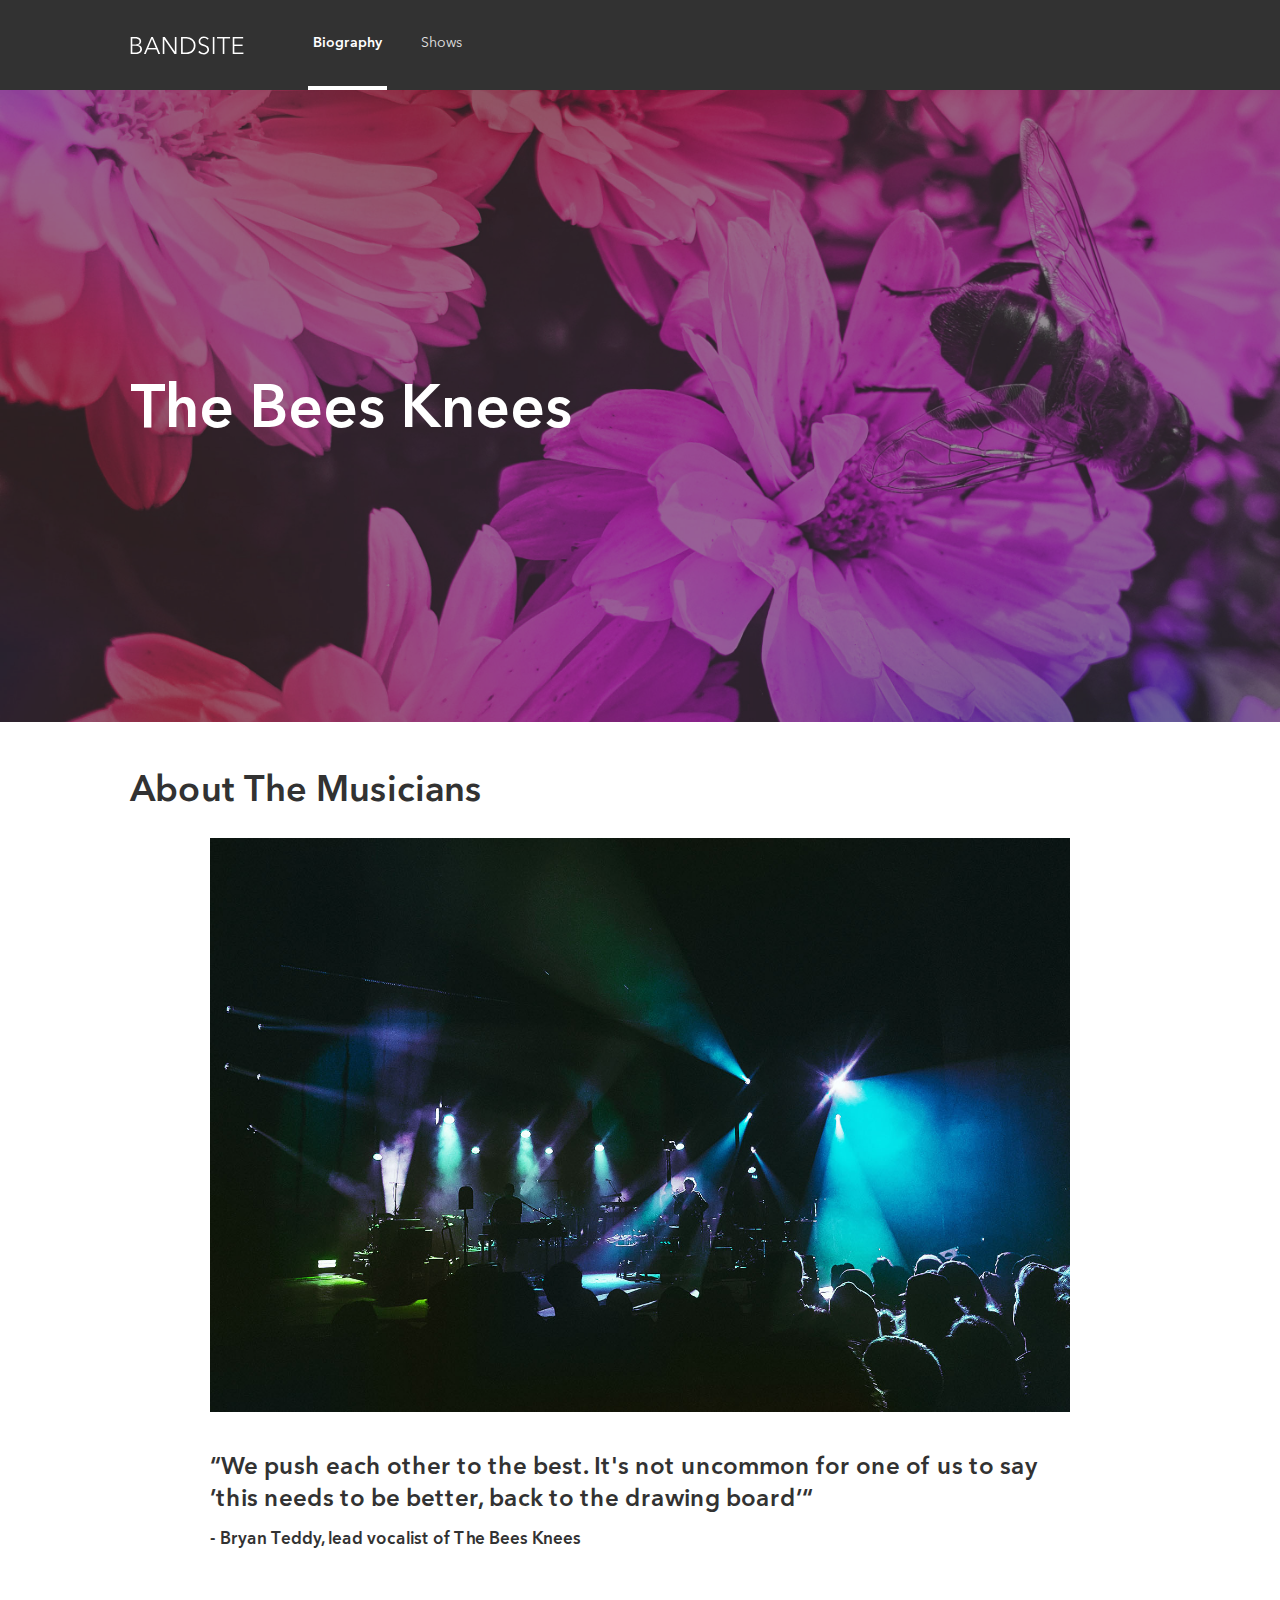
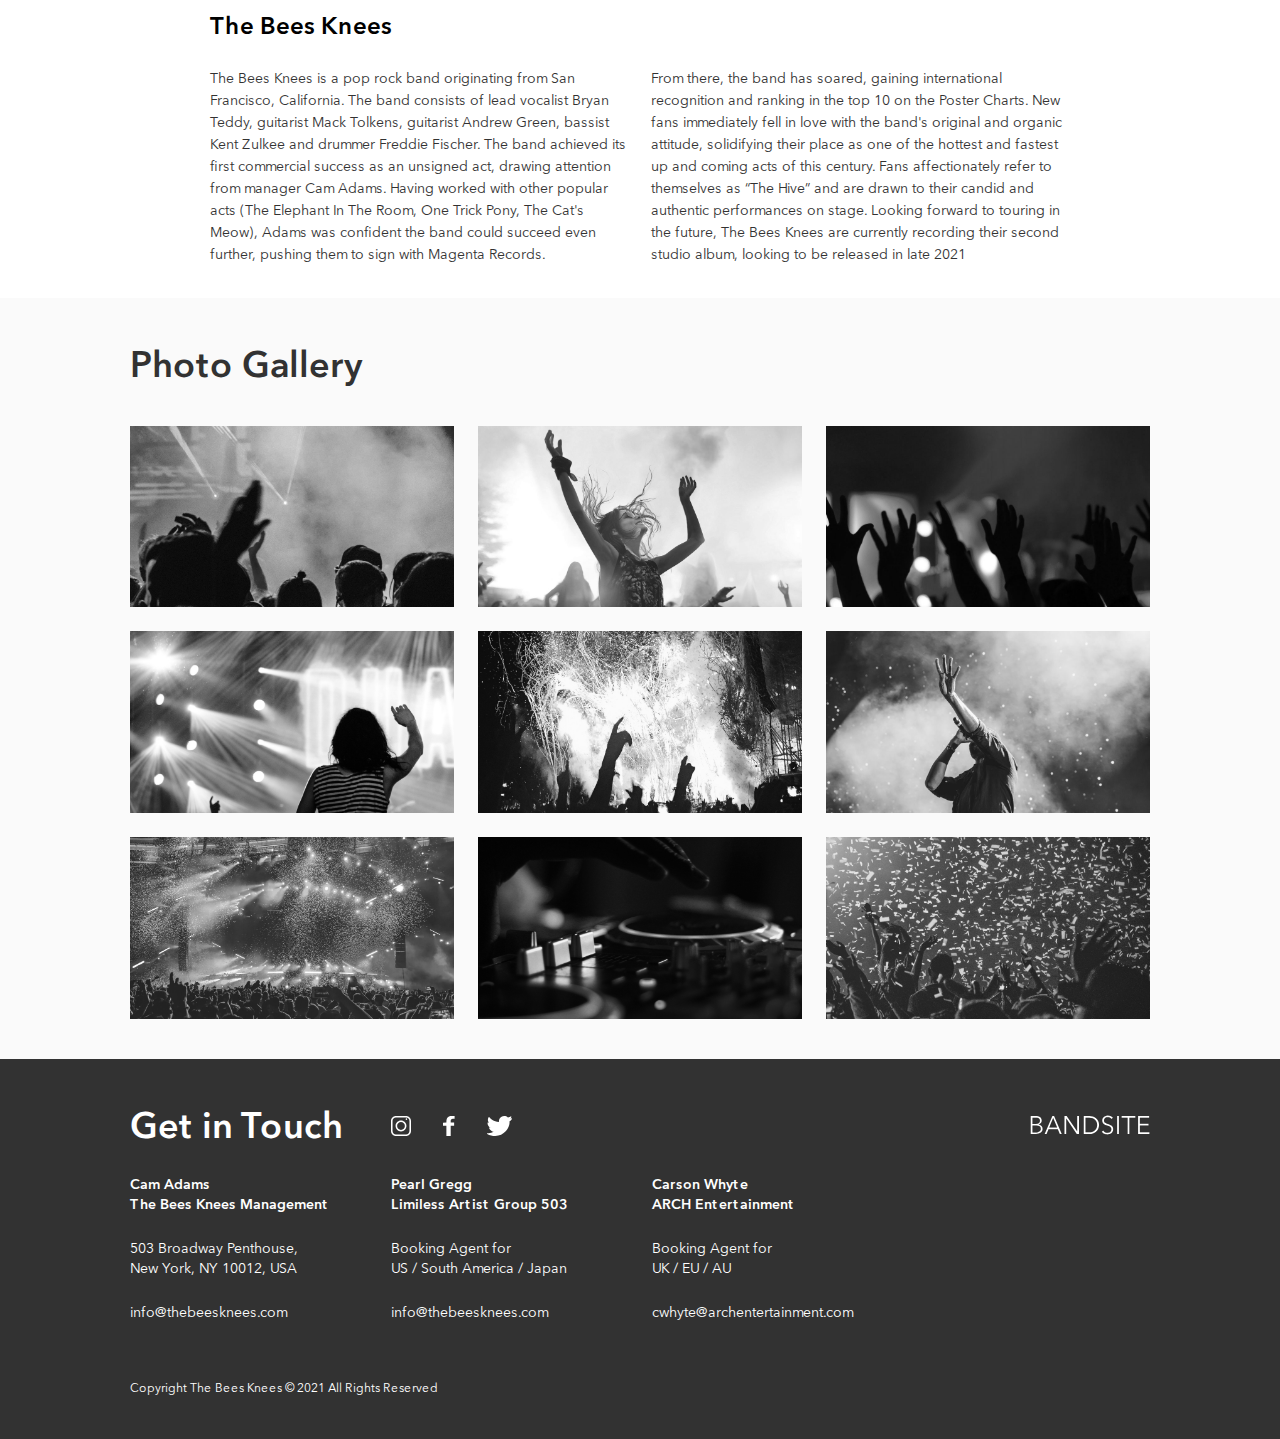
==== index.html @ 195bf892 "Made some minor changes to the project" ====
<!DOCTYPE html>
<html lang="en">
  <head>
    <link
      href="./assets/icons/favicon.svg"
      rel="shortcut icon"
      type="image/svg"
    />
    <link href="./styles/bio.css" rel="stylesheet" />
    <meta charset="UTF-8" />
    <meta content="initial-scale=1.0, width=device-width" name="viewport" />
    <title>Home - BandSite</title>
  </head>
  <body>
    <!-- Header -->
    <header class="header">
      <div class="container header__container">
        <!-- Header > Logo -->
        <h1>
          <span class="hidden-text">BandSite</span>
          <a href="./index.html"
            ><img
              alt="BandSite"
              class="header__logo"
              src="./assets/logos/bandsite.svg"
          /></a>
        </h1>
        <!-- Header > Nav -->
        <nav>
          <ul class="header__nav-list">
            <li class="header__nav-item">
              <a class="header__nav-link header__nav-link--active" href="#"
                >Biography</a
              >
            </li>
            <li class="header__nav-item">
              <a class="header__nav-link" href="#">Shows</a>
            </li>
          </ul>
        </nav>
      </div>
    </header>
    <!-- Main -->
    <main>
      <!-- Main > Hero -->
      <section class="hero">
        <div class="container">
          <!-- Main > Hero > Heading -->
          <h2 class="hero__heading">The Bees Knees</h2>
        </div>
      </section>
      <!-- Main > About -->
      <section class="about">
        <div class="container">
          <!-- Main > About > Heading -->
          <h2 class="about__heading">About The Musicians</h2>
          <div class="about__content">
            <!-- Main > About > Image -->
            <img alt="Hero Bio" src="./assets/images/band.jpg" />
            <!-- Main > About > Quote -->
            <blockquote class="about__quote">
              <p>
                “We push each other to the best. It's not uncommon for one
                <!-- <br class="about__quote-linebreak" /> -->
                of us to say ’this needs to be better, back to the drawing
                board’“
              </p>
              <footer class="about__quote-footer">
                - Bryan Teddy, lead vocalist of The Bees Knees
              </footer>
            </blockquote>
            <!-- Main > About > Sub Heading -->
            <h3 class="about__sub-heading">The Bees Knees</h3>
            <div class="about__text-container">
              <!-- Main > About > Paragraph 1 -->
              <p class="about__text-container-text">
                The Bees Knees is a pop rock band originating from San
                Francisco, California. The band consists of lead vocalist Bryan
                Teddy, guitarist Mack Tolkens, guitarist Andrew Green, bassist
                Kent Zulkee and drummer Freddie Fischer. The band achieved its
                first commercial success as an unsigned act, drawing attention
                from manager Cam Adams. Having worked with other popular acts
                (The Elephant In The Room, One Trick Pony, The Cat's Meow),
                Adams was confident the band could succeed even further, pushing
                them to sign with Magenta Records.
              </p>
              <!-- Main > About > Paragraph 2 -->
              <p class="about__text-container-text">
                From there, the band has soared, gaining international
                recognition and ranking in the top 10 on the Poster Charts. New
                fans immediately fell in love with the band's original and
                organic attitude, solidifying their place as one of the hottest
                and fastest up and coming acts of this century. Fans
                affectionately refer to themselves as “The Hive” and are drawn
                to their candid and authentic performances on stage. Looking
                forward to touring in the future, The Bees Knees are currently
                recording their second studio album, looking to be released in
                late 2021
              </p>
            </div>
          </div>
        </div>
      </section>
      <!-- Main > Gallery -->
      <section class="gallery">
        <div class="container">
          <!-- Main > Gallery > Heading -->
          <h2 class="gallery__heading">Photo Gallery</h2>
          <!-- Main > Gallery > Image List -->
          <ul class="gallery__image-list">
            <li class="gallery__image-list-item">
              <img
                alt="Photo Gallery 1"
                src="./assets/images/photo-gallery-1.jpg"
              />
            </li>
            <li class="gallery__image-list-item">
              <img
                alt="Photo Gallery 2"
                src="./assets/images/photo-gallery-2.jpg"
              />
            </li>
            <li class="gallery__image-list-item">
              <img
                alt="Photo Gallery 3"
                src="./assets/images/photo-gallery-3.jpg"
              />
            </li>
            <li class="gallery__image-list-item">
              <img
                alt="Photo Gallery 4"
                src="./assets/images/photo-gallery-4.jpg"
              />
            </li>
            <li class="gallery__image-list-item">
              <img
                alt="Photo Gallery 5"
                src="./assets/images/photo-gallery-5.jpg"
              />
            </li>
            <li class="gallery__image-list-item">
              <img
                alt="Photo Gallery 6"
                src="./assets/images/photo-gallery-6.jpg"
              />
            </li>
            <li class="gallery__image-list-item">
              <img
                alt="Photo Gallery 7"
                src="./assets/images/photo-gallery-7.jpg"
              />
            </li>
            <li class="gallery__image-list-item">
              <img
                alt="Photo Gallery 8"
                src="./assets/images/photo-gallery-8.jpg"
              />
            </li>
            <li class="gallery__image-list-item">
              <img
                alt="Photo Gallery 9"
                src="./assets/images/photo-gallery-9.jpg"
              />
            </li>
          </ul>
          <div class="gallery__modal" id="gallery__modal">
            <img
              alt=""
              class="gallery__modal-image"
              id="gallery__modal-image"
              src=""
            />
            <button class="gallery__modal-close" id="gallery__modal-close">
              &#10006;
            </button>
          </div>
        </div>
      </section>
    </main>
    <!-- Footer -->
    <footer class="footer">
      <div class="container">
        <!-- Footer > Row 1 -->
        <div class="footer__row">
          <!-- Footer > Row 1 > Heading -->
          <h2 class="footer__heading footer__row-item">Get in Touch</h2>
          <!-- Footer > Row 1 > Icons -->
          <ul class="footer__icons footer__row-item">
            <li>
              <a href="https:www.instagram.com" target="_blank"
                ><img
                  alt="Instagram"
                  class="footer__icons-icon"
                  src="./assets/icons/instagram.svg"
              /></a>
            </li>
            <li>
              <a href="https:www.facebook.com" target="_blank"
                ><img
                  alt="Instagram"
                  class="footer__icons-icon"
                  src="./assets/icons/facebook.svg"
              /></a>
            </li>
            <li>
              <a href="https:www.twitter.com" target="_blank"
                ><img
                  alt="Instagram"
                  class="footer__icons-icon"
                  src="./assets/icons/twitter.svg"
              /></a>
            </li>
          </ul>
          <!-- Footer > Row 1 > Logo -->
          <h2 class="footer__logo-top footer__row-item">
            <span class="hidden-text">BandSite</span>
            <a href="./index.html"
              ><img
                alt="BandSite"
                class="footer__logo"
                src="./assets/logos/bandsite.svg"
            /></a>
          </h2>
        </div>
        <!-- Footer > Row 2 -->
        <div class="footer__row footer__row--address">
          <!-- Footer > Row 2 > Address 1 -->
          <address class="footer__address footer__row-item">
            <div class="footer__address-name">
              Cam Adams
              <br />
              The Bees Knees Management
            </div>
            <div>
              503 Broadway Penthouse,
              <br />
              New York, NY 10012, USA
            </div>
            <a class="footer__address-email" href="mailto:info@thebeesknees.com"
              >info@thebeesknees.com</a
            >
          </address>
          <!-- Footer > Row 2 > Address 2 -->
          <address class="footer__address footer__row-item">
            <div class="footer__address-name">
              Pearl Gregg
              <br />
              Limiless Artist Group 503
            </div>
            <div>
              Booking Agent for
              <br />
              US / South America / Japan
            </div>
            <a class="footer__address-email" href="mailto:info@thebeesknees.com"
              >info@thebeesknees.com</a
            >
          </address>
          <!-- Footer > Row 2 > Address 3 -->
          <address class="footer__address footer__row-item">
            <div class="footer__address-name">
              Carson Whyte
              <br />
              ARCH Entertainment
            </div>
            <div>
              Booking Agent for
              <br />
              UK / EU / AU
            </div>
            <a
              class="footer__address-email"
              href="mailto:cwhyte@archentertainment.com"
              >cwhyte@archentertainment.com</a
            >
          </address>
        </div>
        <!-- Footer > Logo -->
        <h2 class="footer__logo-bottom">
          <span class="hidden-text">BandSite</span>
          <a href="./index.html"
            ><img
              alt="BandSite"
              class="footer__logo"
              src="./assets/logos/bandsite.svg"
          /></a>
        </h2>
        <!-- Footer > Copyright Text -->
        <p class="footer__text">
          Copyright The Bees Knees &copy; 2021 All Rights Reserved
        </p>
      </div>
    </footer>

    <!-- Gallery Modal JavaScript -->
    <script>
      const galleryImageListItemImages = document.querySelectorAll(
        ".gallery__image-list-item img"
      );
      const galleryModal = document.querySelector("#gallery__modal");
      const galleryModalImage = document.querySelector("#gallery__modal-image");
      const galleryModalClose = document.querySelector("#gallery__modal-close");

      // Add Click Event Listener to Gallery Images
      galleryImageListItemImages.forEach((img) => {
        img.addEventListener("click", () => {
          previewImage(img);
        });
      });

      // Add Click Event Listener to Modal Close Button
      galleryModalClose.addEventListener("click", () => {
        closeModal();
      });

      // Preview Image Function
      function previewImage(img) {
        galleryModalImage.alt = img.alt;
        galleryModalImage.src = img.src.replace(`${location.origin}/`, "");

        galleryModal.classList.add("gallery__modal--show");
        galleryModal.classList.remove("gallery__modal--hidden");
        setTimeout(() => {
          document.body.style.overflow = "hidden";
        }, 125);
      }

      // Modal Close Function
      function closeModal() {
        setTimeout(() => {
          galleryModalImage.alt = "";
          galleryModalImage.src = "";
        }, 250);

        galleryModal.classList.remove("gallery__modal--show");
        galleryModal.classList.add("gallery__modal--hidden");
        document.body.style.overflow = "auto";
      }
    </script>
  </body>
</html>
---- styles/bio.css ----
.hover-effect, .footer__icons-icon, .footer__address-email, .logo, .header__logo, .footer__logo {
  transition: 125ms;
}
.hover-effect:hover, .footer__icons-icon:hover, .footer__address-email:hover, .logo:hover, .header__logo:hover, .footer__logo:hover {
  opacity: 75%;
}

.logo, .header__logo, .footer__logo {
  max-height: 1.25rem;
  max-width: 7.5rem;
}
@media (min-width: 48rem) {
  .logo, .header__logo, .footer__logo {
    display: block;
  }
}

* {
  box-sizing: border-box;
}

a {
  color: inherit;
  text-decoration: none;
}

blockquote,
body,
h1,
h2,
p,
ul {
  margin: 0;
}

img {
  vertical-align: bottom;
  width: 100%;
}

ul {
  list-style-type: none;
  padding: 0;
}

@font-face {
  font-family: "Avenir Next LT Pro";
  font-weight: 400;
  src: url("../../../assets/fonts/avenir-next-lt-pro-regular.woff") format("woff"), url("../../../assets/fonts/avenir-next-lt-pro-regular.woff2") format("woff2");
}
@font-face {
  font-family: "Avenir Next LT Pro";
  font-weight: 600;
  src: url("../../../assets/fonts/avenir-next-lt-pro-demi.woff") format("woff"), url("../../../assets/fonts/avenir-next-lt-pro-demi.woff2") format("woff2");
}
@font-face {
  font-family: "Avenir Next LT Pro";
  font-weight: 700;
  src: url("../../../assets/fonts/avenir-next-lt-pro-bold.woff") format("woff"), url("../../../assets/fonts/avenir-next-lt-pro-bold.woff2") format("woff2");
}
body {
  color: #323232;
  font-family: "Avenir Next LT Pro", sans-serif;
}

.page-header, .hero__heading,
.section-header,
.gallery__heading,
.about__heading,
.footer__heading {
  font-size: 1.5rem;
  font-weight: 700;
  line-height: 2rem;
  padding: 1.5rem 0 1rem;
}
@media (min-width: 48rem) {
  .page-header, .hero__heading,
  .section-header,
  .gallery__heading,
  .about__heading,
  .footer__heading {
    padding: 3rem 0 2.25rem;
  }
}

@media (min-width: 48rem) {
  .page-header, .hero__heading {
    font-size: 3.75rem;
    line-height: 4.25rem;
  }
}

@media (min-width: 48rem) {
  .section-header, .gallery__heading, .about__heading, .footer__heading {
    font-size: 2.25rem;
    line-height: 2.75rem;
  }
}

.sub-header, .about__quote, .about__sub-heading {
  font-size: 0.875rem;
  font-weight: 600;
  line-height: 1.375rem;
}
@media (min-width: 48rem) {
  .sub-header, .about__quote, .about__sub-heading {
    font-size: 1.5rem;
    line-height: 2rem;
  }
}

.body-copy, .about__text-container-text, .header__nav-link, body,
.footer-copy,
.footer {
  font-size: 0.8125rem;
  font-weight: 400;
  line-height: 1.125rem;
}
@media (min-width: 48rem) {
  .body-copy, .about__text-container-text, .header__nav-link, body,
  .footer-copy,
  .footer {
    font-size: 0.875rem;
  }
}

@media (min-width: 48rem) {
  .body-copy, .about__text-container-text, .header__nav-link, body {
    line-height: 1.375rem;
  }
}

@media (min-width: 48rem) {
  .footer-copy, .footer {
    line-height: 1.25rem;
  }
}

.label, .footer__text,
.button {
  font-size: 0.625rem;
  font-weight: 700;
  line-height: 1.25rem;
}
@media (min-width: 48rem) {
  .label, .footer__text,
  .button {
    font-size: 0.75rem;
  }
}

.hidden-text {
  display: none;
}

.footer {
  background-color: #323232;
  color: #ffffff;
  padding-bottom: 1rem;
}
@media (min-width: 48rem) {
  .footer {
    padding-bottom: 2.5rem;
  }
}
@media (min-width: 48rem) {
  .footer__row {
    align-items: baseline;
    display: flex;
    justify-content: start;
  }
}
@media (min-width: 48rem) {
  .footer__row-item {
    width: 261px;
  }
}
.footer__row--address {
  display: flex;
  flex-direction: column;
  gap: 1.5rem;
  margin-top: 1.5rem;
}
@media (min-width: 48rem) {
  .footer__row--address {
    flex-direction: row;
    gap: 0;
  }
}
.footer__heading {
  font-weight: 600;
}
@media (min-width: 48rem) {
  .footer__heading {
    padding-bottom: 0;
  }
}
.footer__icons {
  display: flex;
  gap: 2rem;
}
@media (min-width: 48rem) {
  .footer__icons {
    top: -0.5rem;
    position: relative;
  }
}
.footer__address {
  font-style: normal;
  display: flex;
  flex-direction: column;
  gap: 1rem;
}
@media (min-width: 48rem) {
  .footer__address {
    gap: 1.5rem;
  }
}
.footer__address-name {
  font-weight: 600;
}
.footer__address-email {
  display: inline-block;
}
.footer__address-email:hover {
  opacity: 90%;
  text-decoration: underline;
}
.footer__logo {
  display: inline-block;
  margin-top: 4rem;
}
.footer__logo-top {
  display: none;
}
@media (min-width: 48rem) {
  .footer__logo-top {
    display: block;
    flex-grow: 1;
    top: -0.5rem;
    text-align: right;
    position: relative;
  }
}
@media (min-width: 48rem) {
  .footer__logo-bottom {
    display: none;
  }
}
.footer__text {
  font-weight: 400;
  margin-top: 0.5rem;
}
@media (min-width: 48rem) {
  .footer__text {
    margin-top: 3.5rem;
  }
}

.container {
  padding: 0 1rem;
}
@media (min-width: 48rem) {
  .container {
    padding: 0 2.25rem;
  }
}
@media (min-width: 80rem) {
  .container {
    margin: auto;
    max-width: 63.75rem;
    padding: 0;
    width: 63.75rem;
  }
}

.header {
  background-color: #323232;
  color: #e1e1e1;
  text-align: center;
}
@media (min-width: 48rem) {
  .header {
    display: flex;
  }
}
.header__container {
  padding: 0;
}
@media (min-width: 48rem) {
  .header__container {
    align-items: center;
    display: flex;
    gap: 4rem;
    padding: 0 2.25rem;
  }
}
@media (min-width: 80rem) {
  .header__container {
    padding: 0;
  }
}
.header__logo {
  box-sizing: content-box;
  margin: 1rem 0 0.5rem;
}
@media (min-width: 48rem) {
  .header__logo {
    margin: 0;
  }
}
.header__nav-list {
  display: flex;
}
@media (min-width: 48rem) {
  .header__nav-list {
    gap: 3.5rem;
  }
}
@media (min-width: 80rem) {
  .header__nav-list {
    gap: 1rem;
  }
}
.header__nav-item {
  flex-grow: 1;
  width: 50%;
}
@media (min-width: 48rem) {
  .header__nav-item {
    width: auto;
    min-width: calc((100vw - 21rem) / 12);
  }
}
.header__nav-link {
  display: block;
  padding: 0.5rem 0;
  transition: 125ms background-color;
}
@media (min-width: 48rem) {
  .header__nav-link {
    padding: 1.5rem 0 1.25rem;
  }
}
@media (min-width: 80rem) {
  .header__nav-link {
    padding: 2rem 0;
  }
}
.header__nav-link--active {
  font-weight: 600;
}
.header__nav-link--active, .header__nav-link:hover {
  border-bottom: #ffffff 0.25rem solid;
  color: #ffffff;
}
.header__nav-link:hover {
  background-color: rgba(175, 175, 175, 0.1);
}

.about {
  padding-bottom: 1rem;
}
@media (min-width: 48rem) {
  .about {
    padding-bottom: 2rem;
  }
}
.about__heading {
  font-weight: 600;
}
@media (min-width: 48rem) {
  .about__heading {
    padding-bottom: 1.5rem;
  }
}
@media (min-width: 48rem) {
  .about__content {
    padding: 0 3.5rem;
  }
}
@media (min-width: 80rem) {
  .about__content {
    padding: 0 5rem;
  }
}
@media (min-width: 80rem) {
  .about__quote {
    padding-top: 1.5rem;
  }
}
.about__quote, .about__quote-footer {
  margin-top: 1rem;
}
.about__quote__line-break {
  display: none;
}
@media (min-width: 80rem) {
  .about__quote__line-break {
    display: auto;
  }
}
.about__quote-footer {
  font-weight: 600;
}
@media (min-width: 48rem) {
  .about__quote-footer {
    font-size: 1.0625rem;
    font-weight: 600;
    margin-top: 0.5rem;
  }
}
.about__sub-heading {
  color: #000000;
  margin-top: 1.5rem;
}
@media (min-width: 48rem) {
  .about__sub-heading {
    margin-top: 3.5rem;
  }
}
.about__text-container {
  display: flex;
  flex-direction: column;
  gap: 1rem;
}
@media (min-width: 48rem) {
  .about__text-container {
    flex-direction: row;
    gap: 1.5rem;
  }
}
@keyframes flyIn {
  from {
    opacity: 0%;
    scale: 0%;
  }
  to {
    opacity: 100%;
    scale: 100%;
  }
}
@keyframes flyOut {
  from {
    display: flex;
    opacity: 100%;
    scale: 100%;
  }
  to {
    display: none;
    opacity: 0%;
    scale: 0%;
  }
}
.gallery {
  background-color: #fafafa;
  padding-bottom: 1rem;
}
@media (min-width: 48rem) {
  .gallery {
    padding-bottom: 2.5rem;
  }
}
.gallery__heading {
  font-weight: 600;
}
.gallery__image-list {
  display: flex;
  flex-wrap: wrap;
  gap: 1rem;
}
@media (min-width: 48rem) {
  .gallery__image-list {
    gap: 1.5rem;
  }
}
.gallery__image-list-item {
  cursor: pointer;
  filter: grayscale(100%);
  transition: 250ms;
}
.gallery__image-list-item:hover {
  filter: grayscale(0%);
}
@media (min-width: 48rem) {
  .gallery__image-list-item {
    width: calc((100% - 3rem) / 3);
  }
}
@media (min-width: 80rem) {
  .gallery__image-list-item:hover {
    scale: 105%;
  }
}
.gallery__modal {
  align-items: center;
  background-color: rgba(0, 0, 0, 0.95);
  display: none;
  height: 100%;
  justify-content: center;
  left: 0;
  top: 0;
  position: fixed;
  width: 100%;
  z-index: 2;
}
.gallery__modal--show {
  animation: 250ms flyIn forwards;
  display: flex;
}
.gallery__modal--hidden {
  animation: 250ms flyOut forwards;
}
.gallery__modal-image {
  height: auto;
  width: 60%;
}
@media (min-width: 80rem) {
  .gallery__modal-image {
    height: 60%;
    width: auto;
  }
}
.gallery__modal-close {
  background-color: transparent;
  border: 0;
  color: #ffffff;
  cursor: pointer;
  font-size: 1.5rem;
  padding: 1rem 1.5rem;
  position: absolute;
  right: 0;
  top: 0;
}

.hero {
  background-image: url("../../../assets/images/hero-bio.jpg");
  background-position: center bottom -0.25rem;
  background-repeat: no-repeat;
  background-size: cover;
  color: #ffffff;
  padding: 4rem 0;
  position: relative;
  z-index: -2;
}
@media (min-width: 48rem) {
  .hero {
    padding: 9rem 0;
  }
}
@media (min-width: 80rem) {
  .hero {
    background-position: center bottom -10.375rem;
    padding: 15rem 0 15rem;
  }
}
.hero::after {
  background-color: rgba(50, 50, 50, 0.5);
  content: "";
  height: 100%;
  position: absolute;
  top: 0;
  width: 100%;
  z-index: -1;
}
.hero__heading {
  font-weight: 600;
}
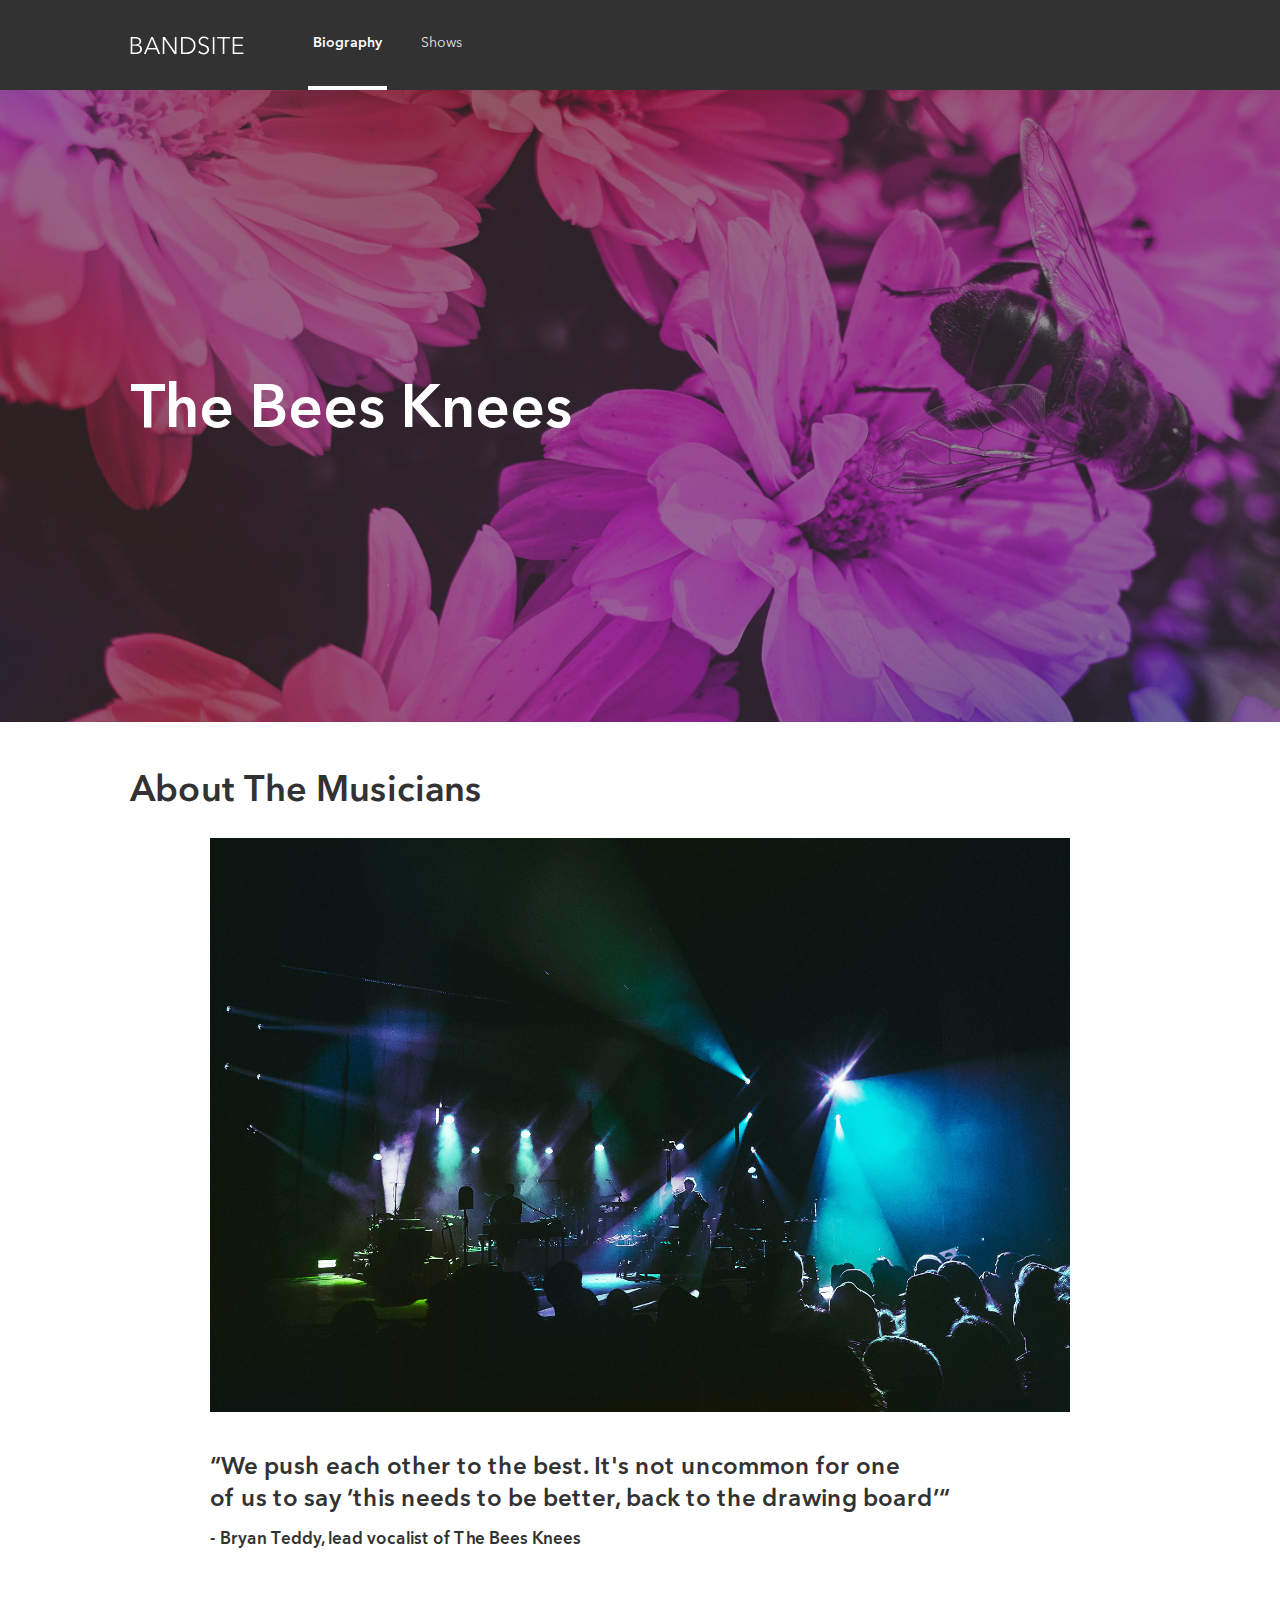
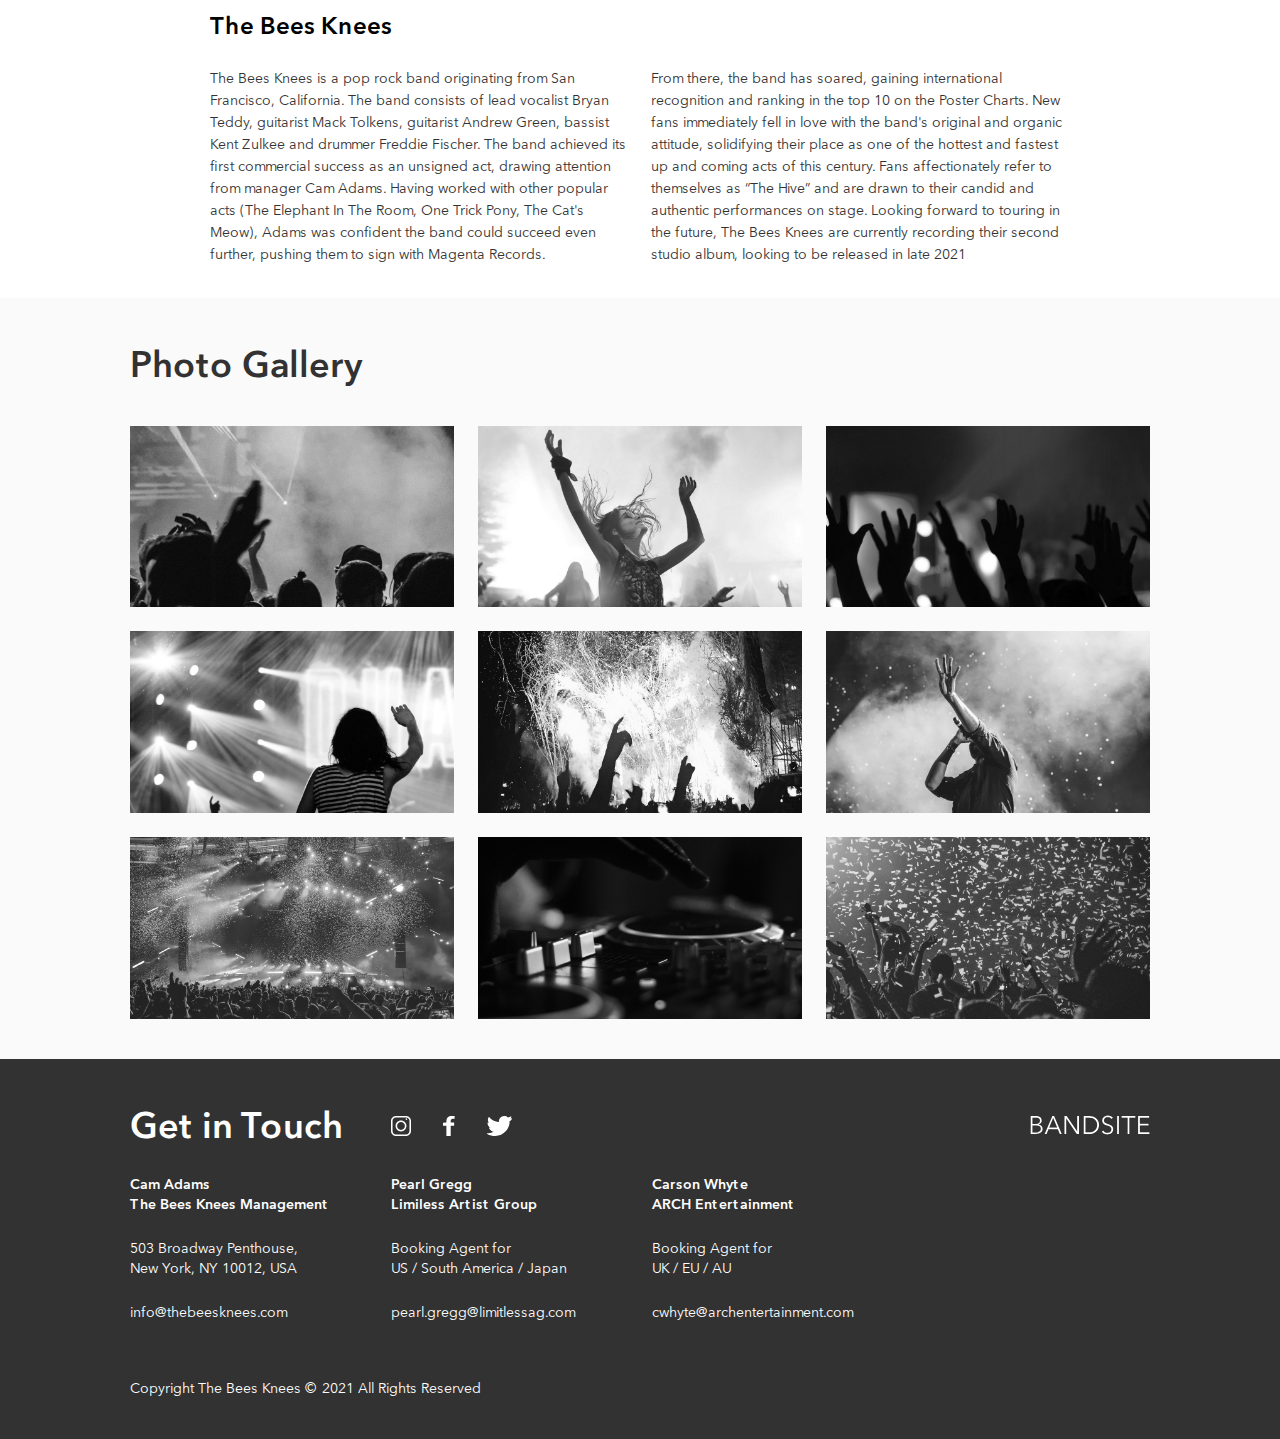
==== commit 2b22439d: "Fixed some text errors and made final changes" ====
--- a/index.html
+++ b/index.html
@@ -61,7 +61,7 @@
             <blockquote class="about__quote">
               <p>
                 “We push each other to the best. It's not uncommon for one
-                <!-- <br class="about__quote-linebreak" /> -->
+                <br class="about__quote-linebreak" />
                 of us to say ’this needs to be better, back to the drawing
                 board’“
               </p>
@@ -245,15 +245,17 @@
             <div class="footer__address-name">
               Pearl Gregg
               <br />
-              Limiless Artist Group 503
+              Limiless Artist Group
             </div>
             <div>
               Booking Agent for
               <br />
               US / South America / Japan
             </div>
-            <a class="footer__address-email" href="mailto:info@thebeesknees.com"
-              >info@thebeesknees.com</a
+            <a
+              class="footer__address-email"
+              href="mailto:pearl.gregg@limitlessag.com"
+              >pearl.gregg@limitlessag.com</a
             >
           </address>
           <!-- Footer > Row 2 > Address 3 -->
--- a/styles/bio.css
+++ b/styles/bio.css
@@ -172,7 +172,7 @@
 }
 @media (min-width: 48rem) {
   .footer__row-item {
-    width: 261px;
+    width: 16.3125rem;
   }
 }
 .footer__row--address {
@@ -253,6 +253,7 @@
 }
 @media (min-width: 48rem) {
   .footer__text {
+    font-size: 0.875rem;
     margin-top: 3.5rem;
   }
 }
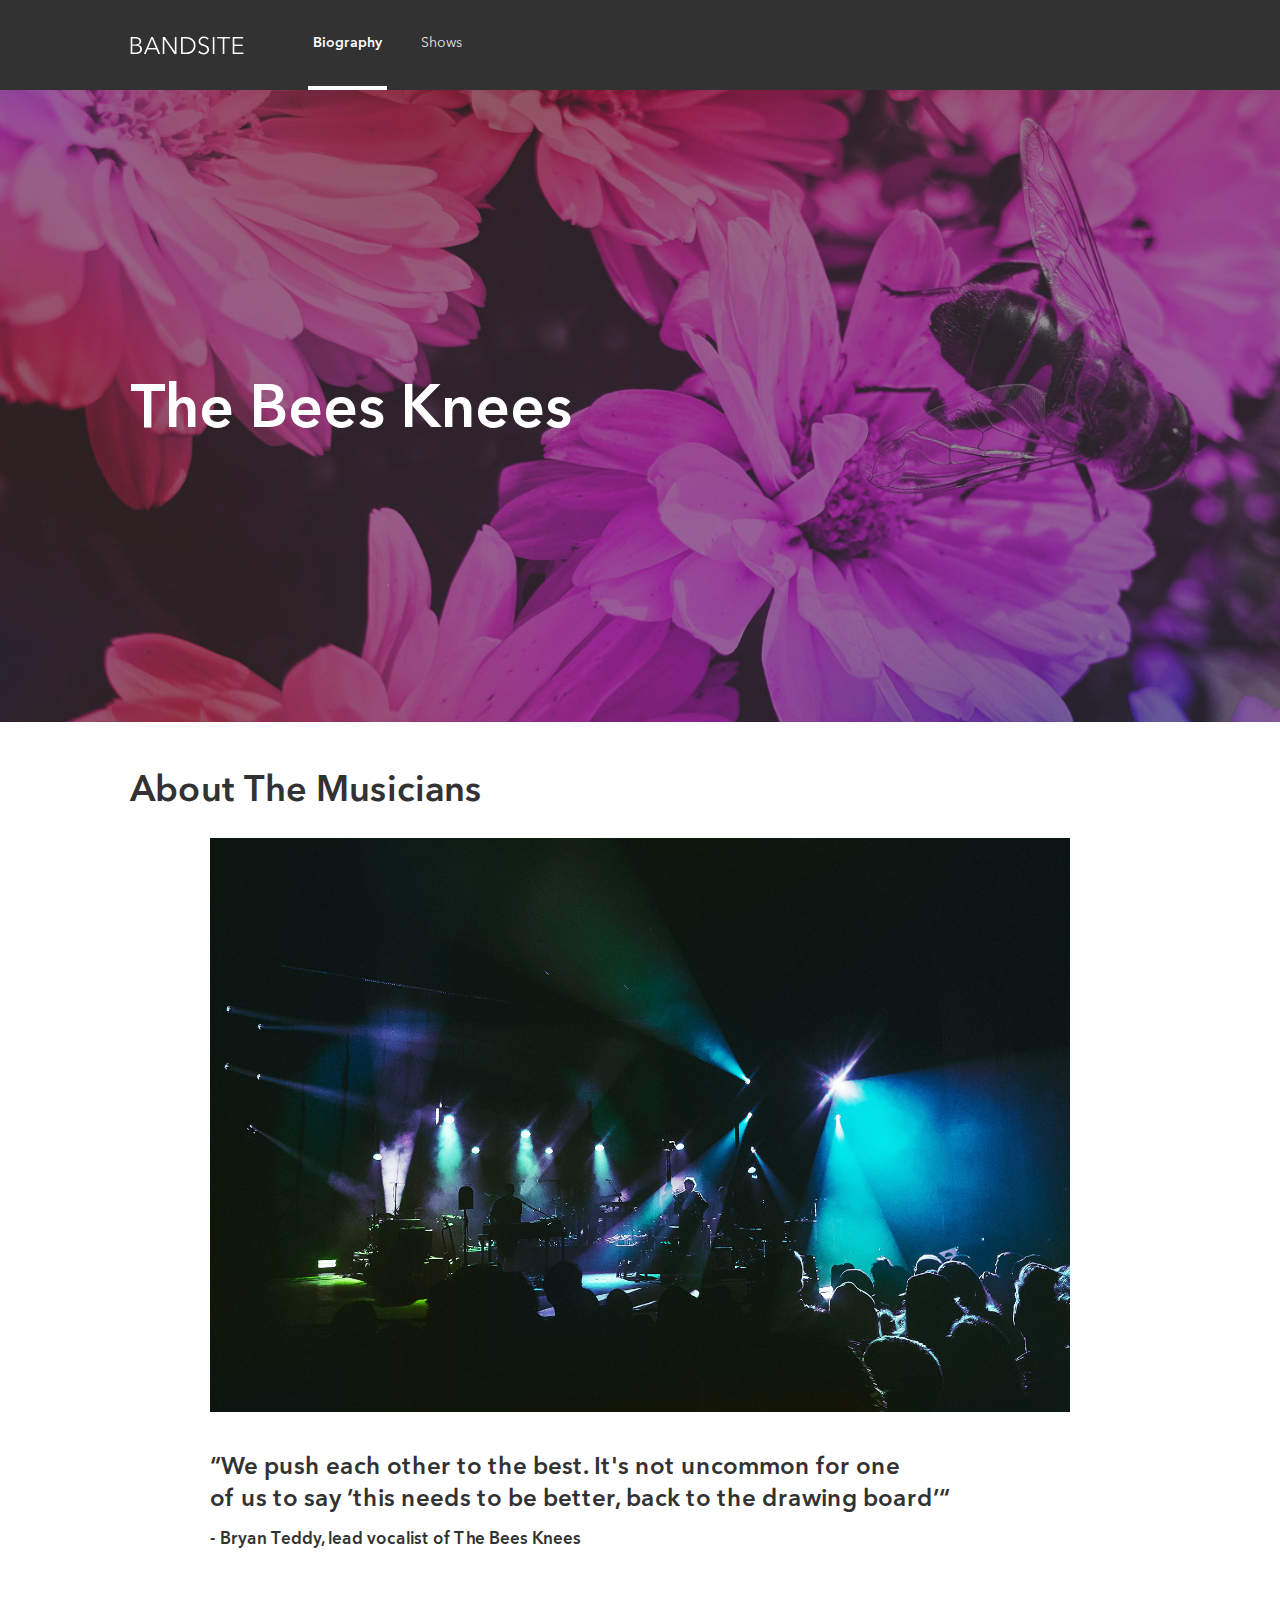
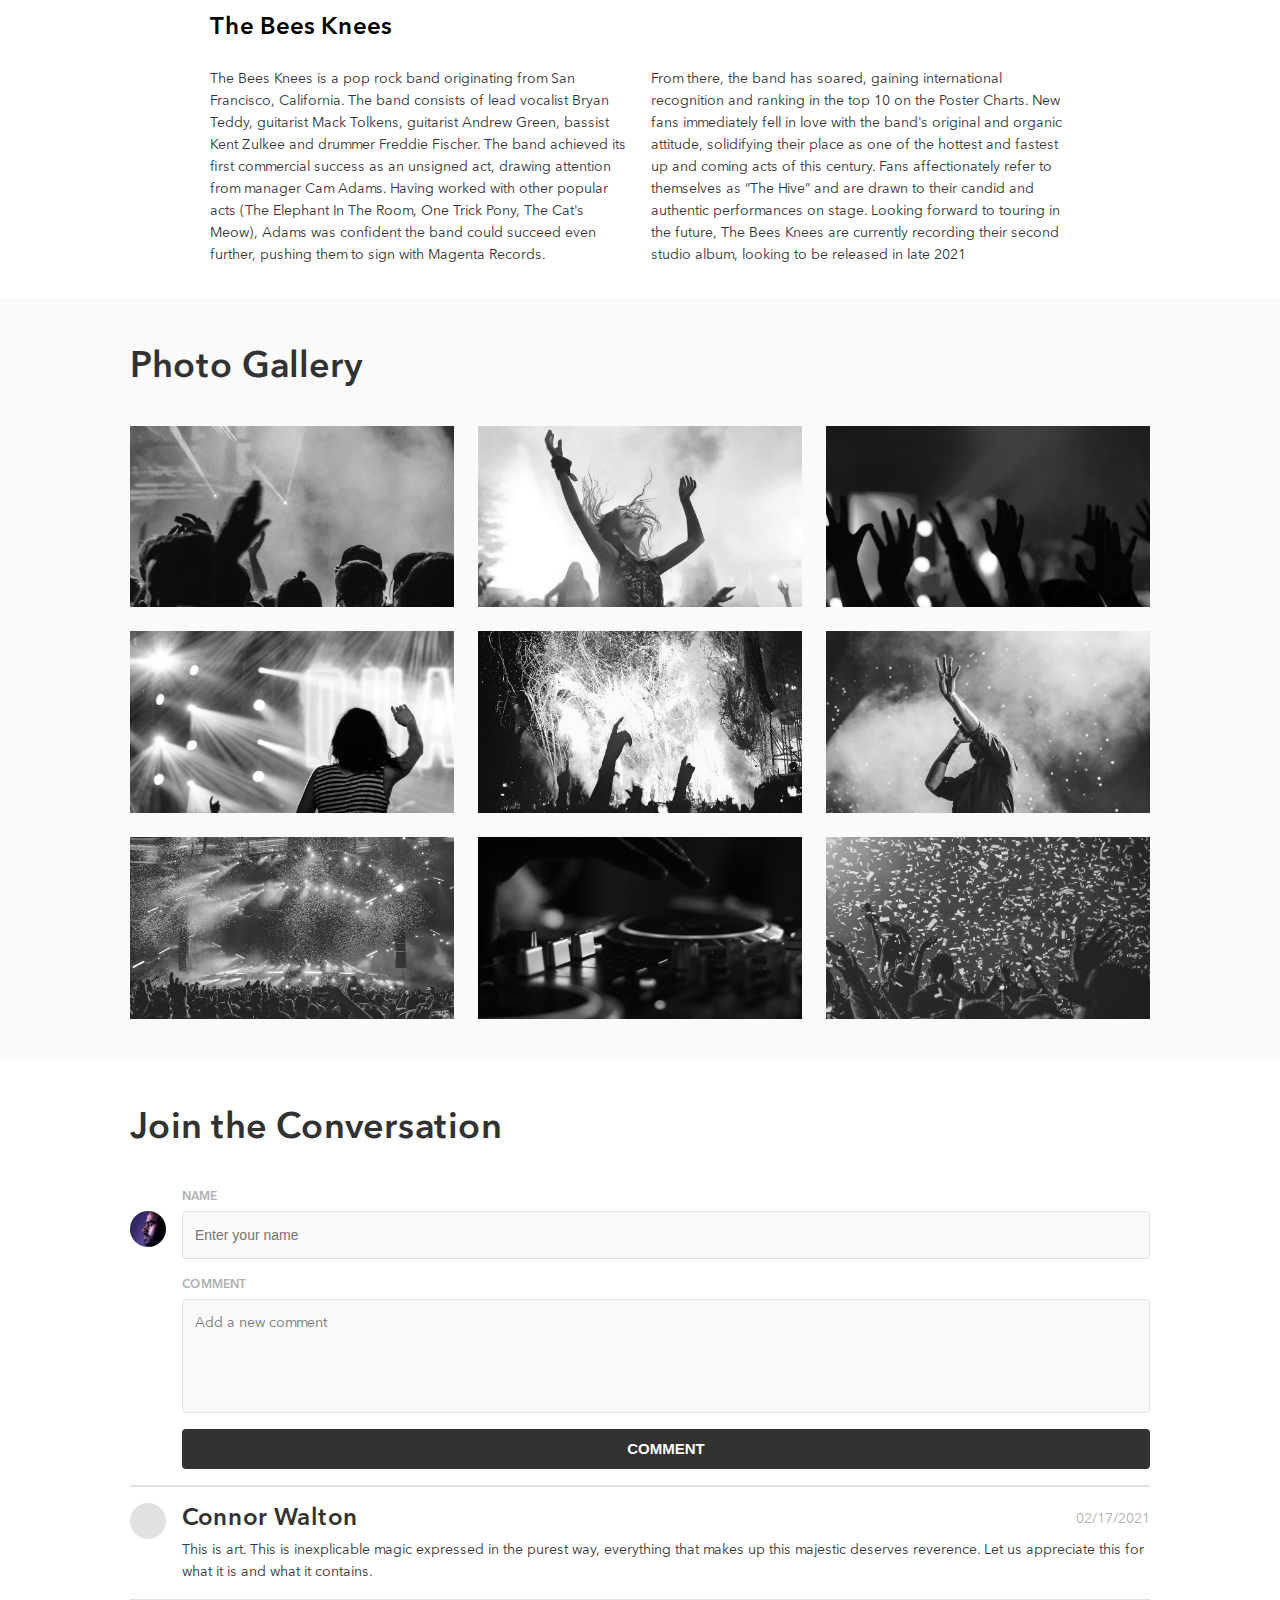
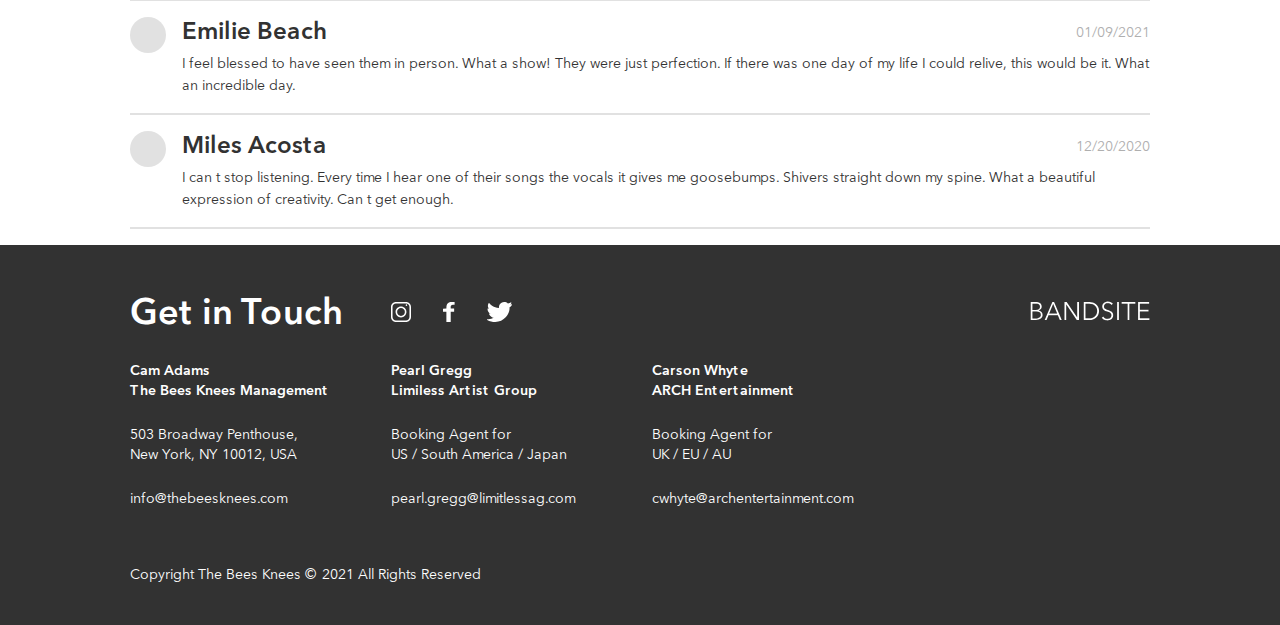
==== commit 5489fe0d: "Completed bio page" ====
--- a/index.html
+++ b/index.html
@@ -163,6 +163,7 @@
               />
             </li>
           </ul>
+          <!-- Main > Gallery > Modal -->
           <div class="gallery__modal" id="gallery__modal">
             <img
               alt=""
@@ -174,6 +175,44 @@
               &#10006;
             </button>
           </div>
+        </div>
+      </section>
+      <!-- Main > Conversation -->
+      <section class="conversation">
+        <div class="container">
+          <h2 class="conversation__heading">Join the Conversation</h2>
+          <article class="conversation__container">
+            <img
+              alt="Mohan Muruge"
+              class="conversation__avatar"
+              src="./assets/images/mohan-muruge.jpg"
+            />
+            <form class="conversation__form">
+              <fieldset class="conversation__form-fieldset">
+                <label class="conversation__form-label" for="name">Name</label>
+                <input
+                  class="conversation__form-input"
+                  id="name"
+                  placeholder="Enter your name"
+                  type="text"
+                />
+              </fieldset>
+              <fieldset class="conversation__form-fieldset">
+                <label class="conversation__form-label" for="comment"
+                  >Comment</label
+                >
+                <textarea
+                  class="conversation__form-textarea"
+                  id="comment"
+                  placeholder="Add a new comment"
+                  rows="4"
+                ></textarea>
+              </fieldset>
+              <button class="conversation__form-button">Comment</button>
+            </form>
+          </article>
+          <hr class="conversation__divider" />
+          <div class="conversation__comments" id="comment-list"></div>
         </div>
       </section>
     </main>
@@ -294,50 +333,6 @@
       </div>
     </footer>
 
-    <!-- Gallery Modal JavaScript -->
-    <script>
-      const galleryImageListItemImages = document.querySelectorAll(
-        ".gallery__image-list-item img"
-      );
-      const galleryModal = document.querySelector("#gallery__modal");
-      const galleryModalImage = document.querySelector("#gallery__modal-image");
-      const galleryModalClose = document.querySelector("#gallery__modal-close");
-
-      // Add Click Event Listener to Gallery Images
-      galleryImageListItemImages.forEach((img) => {
-        img.addEventListener("click", () => {
-          previewImage(img);
-        });
-      });
-
-      // Add Click Event Listener to Modal Close Button
-      galleryModalClose.addEventListener("click", () => {
-        closeModal();
-      });
-
-      // Preview Image Function
-      function previewImage(img) {
-        galleryModalImage.alt = img.alt;
-        galleryModalImage.src = img.src.replace(`${location.origin}/`, "");
-
-        galleryModal.classList.add("gallery__modal--show");
-        galleryModal.classList.remove("gallery__modal--hidden");
-        setTimeout(() => {
-          document.body.style.overflow = "hidden";
-        }, 125);
-      }
-
-      // Modal Close Function
-      function closeModal() {
-        setTimeout(() => {
-          galleryModalImage.alt = "";
-          galleryModalImage.src = "";
-        }, 250);
-
-        galleryModal.classList.remove("gallery__modal--show");
-        galleryModal.classList.add("gallery__modal--hidden");
-        document.body.style.overflow = "auto";
-      }
-    </script>
+    <script src="./scripts/index-page.js"></script>
   </body>
 </html>
--- a/styles/bio.css
+++ b/styles/bio.css
@@ -15,6 +15,28 @@
   }
 }
 
+@keyframes flyIn {
+  from {
+    opacity: 0%;
+    scale: 0%;
+  }
+  to {
+    opacity: 100%;
+    scale: 100%;
+  }
+}
+@keyframes flyOut {
+  from {
+    display: flex;
+    opacity: 100%;
+    scale: 100%;
+  }
+  to {
+    display: none;
+    opacity: 0%;
+    scale: 0%;
+  }
+}
 * {
   box-sizing: border-box;
 }
@@ -26,6 +48,7 @@
 
 blockquote,
 body,
+fieldset,
 h1,
 h2,
 p,
@@ -33,6 +56,15 @@
   margin: 0;
 }
 
+fieldset {
+  border: 0;
+}
+
+fieldset,
+ul {
+  padding: 0;
+}
+
 img {
   vertical-align: bottom;
   width: 100%;
@@ -40,23 +72,22 @@
 
 ul {
   list-style-type: none;
-  padding: 0;
 }
 
 @font-face {
   font-family: "Avenir Next LT Pro";
   font-weight: 400;
-  src: url("../../../assets/fonts/avenir-next-lt-pro-regular.woff") format("woff"), url("../../../assets/fonts/avenir-next-lt-pro-regular.woff2") format("woff2");
+  src: url("../assets/fonts/avenir-next-lt-pro-regular.woff") format("woff"), url("../assets/fonts/avenir-next-lt-pro-regular.woff2") format("woff2");
 }
 @font-face {
   font-family: "Avenir Next LT Pro";
   font-weight: 600;
-  src: url("../../../assets/fonts/avenir-next-lt-pro-demi.woff") format("woff"), url("../../../assets/fonts/avenir-next-lt-pro-demi.woff2") format("woff2");
+  src: url("../assets/fonts/avenir-next-lt-pro-demi.woff") format("woff"), url("../assets/fonts/avenir-next-lt-pro-demi.woff2") format("woff2");
 }
 @font-face {
   font-family: "Avenir Next LT Pro";
   font-weight: 700;
-  src: url("../../../assets/fonts/avenir-next-lt-pro-bold.woff") format("woff"), url("../../../assets/fonts/avenir-next-lt-pro-bold.woff2") format("woff2");
+  src: url("../assets/fonts/avenir-next-lt-pro-bold.woff") format("woff"), url("../assets/fonts/avenir-next-lt-pro-bold.woff2") format("woff2");
 }
 body {
   color: #323232;
@@ -65,6 +96,7 @@
 
 .page-header, .hero__heading,
 .section-header,
+.conversation__heading,
 .gallery__heading,
 .about__heading,
 .footer__heading {
@@ -76,6 +108,7 @@
 @media (min-width: 48rem) {
   .page-header, .hero__heading,
   .section-header,
+  .conversation__heading,
   .gallery__heading,
   .about__heading,
   .footer__heading {
@@ -91,25 +124,25 @@
 }
 
 @media (min-width: 48rem) {
-  .section-header, .gallery__heading, .about__heading, .footer__heading {
+  .section-header, .conversation__heading, .gallery__heading, .about__heading, .footer__heading {
     font-size: 2.25rem;
     line-height: 2.75rem;
   }
 }
 
-.sub-header, .about__quote, .about__sub-heading {
+.sub-header, .conversation__comment-content-name, .about__quote, .about__sub-heading {
   font-size: 0.875rem;
   font-weight: 600;
   line-height: 1.375rem;
 }
 @media (min-width: 48rem) {
-  .sub-header, .about__quote, .about__sub-heading {
+  .sub-header, .conversation__comment-content-name, .about__quote, .about__sub-heading {
     font-size: 1.5rem;
     line-height: 2rem;
   }
 }
 
-.body-copy, .about__text-container-text, .header__nav-link, body,
+.body-copy, .conversation__form-input, .conversation__form-textarea, .about__text-container-text, .header__nav-link, body,
 .footer-copy,
 .footer {
   font-size: 0.8125rem;
@@ -117,7 +150,7 @@
   line-height: 1.125rem;
 }
 @media (min-width: 48rem) {
-  .body-copy, .about__text-container-text, .header__nav-link, body,
+  .body-copy, .conversation__form-input, .conversation__form-textarea, .about__text-container-text, .header__nav-link, body,
   .footer-copy,
   .footer {
     font-size: 0.875rem;
@@ -125,7 +158,7 @@
 }
 
 @media (min-width: 48rem) {
-  .body-copy, .about__text-container-text, .header__nav-link, body {
+  .body-copy, .conversation__form-input, .conversation__form-textarea, .about__text-container-text, .header__nav-link, body {
     line-height: 1.375rem;
   }
 }
@@ -136,15 +169,17 @@
   }
 }
 
-.label, .footer__text,
-.button {
+.label, .conversation__form-label, .footer__text,
+.button,
+.conversation__form-button {
   font-size: 0.625rem;
   font-weight: 700;
   line-height: 1.25rem;
 }
 @media (min-width: 48rem) {
-  .label, .footer__text,
-  .button {
+  .label, .conversation__form-label, .footer__text,
+  .button,
+  .conversation__form-button {
     font-size: 0.75rem;
   }
 }
@@ -429,28 +464,6 @@
   .about__text-container {
     flex-direction: row;
     gap: 1.5rem;
-  }
-}
-@keyframes flyIn {
-  from {
-    opacity: 0%;
-    scale: 0%;
-  }
-  to {
-    opacity: 100%;
-    scale: 100%;
-  }
-}
-@keyframes flyOut {
-  from {
-    display: flex;
-    opacity: 100%;
-    scale: 100%;
-  }
-  to {
-    display: none;
-    opacity: 0%;
-    scale: 0%;
   }
 }
 .gallery {
@@ -535,7 +548,7 @@
 }
 
 .hero {
-  background-image: url("../../../assets/images/hero-bio.jpg");
+  background-image: url("../assets/images/hero-bio.jpg");
   background-position: center bottom -0.25rem;
   background-repeat: no-repeat;
   background-size: cover;
@@ -566,4 +579,90 @@
 }
 .hero__heading {
   font-weight: 600;
+}
+
+.conversation__heading {
+  font-weight: 600;
+}
+.conversation__container {
+  display: flex;
+  gap: 1rem;
+}
+.conversation__avatar {
+  border-radius: 50%;
+  height: 2.25rem;
+  -o-object-fit: cover;
+     object-fit: cover;
+  -o-object-position: left;
+     object-position: left;
+  position: relative;
+  top: 1.5rem;
+  width: 2.25rem;
+}
+.conversation__avatar--placeholder {
+  background-color: #e1e1e1;
+  border-radius: 50%;
+  height: 2.25rem;
+  min-width: 2.25rem;
+}
+.conversation__form {
+  gap: 1rem;
+  width: 100%;
+}
+.conversation__form, .conversation__form-fieldset {
+  display: flex;
+  flex-direction: column;
+}
+.conversation__form-fieldset {
+  gap: 0.25rem;
+}
+.conversation__form-label {
+  color: #afafaf;
+  font-weight: 600;
+  text-transform: uppercase;
+}
+.conversation__form-input, .conversation__form-textarea {
+  background-color: #fafafa;
+  border: #e1e1e1 0.0625rem solid;
+  border-radius: 0.25rem;
+  outline: 0;
+  padding: 0.75rem;
+}
+.conversation__form-input:focus, .conversation__form-textarea:focus {
+  border-color: #323232;
+}
+.conversation__form-textarea {
+  font-family: "Avenir Next LT Pro";
+  resize: none;
+}
+.conversation__form-button {
+  background-color: #323232;
+  border: 0;
+  border-radius: 0.25rem;
+  color: #ffffff;
+  font-size: 0.9375rem;
+  height: 2.5rem;
+  min-width: 9.375rem;
+  padding: 0 2rem;
+  text-transform: uppercase;
+}
+.conversation__divider {
+  border: #e1e1e1 0.0313rem solid;
+  margin: 1rem 0;
+}
+.conversation__comment-content {
+  display: flex;
+  flex-direction: column;
+  gap: 0.25rem;
+}
+.conversation__comment-content-row {
+  align-items: center;
+  display: flex;
+  justify-content: space-between;
+}
+.conversation__comment-content-name {
+  margin: 0;
+}
+.conversation__comment-content-date {
+  color: #afafaf;
 }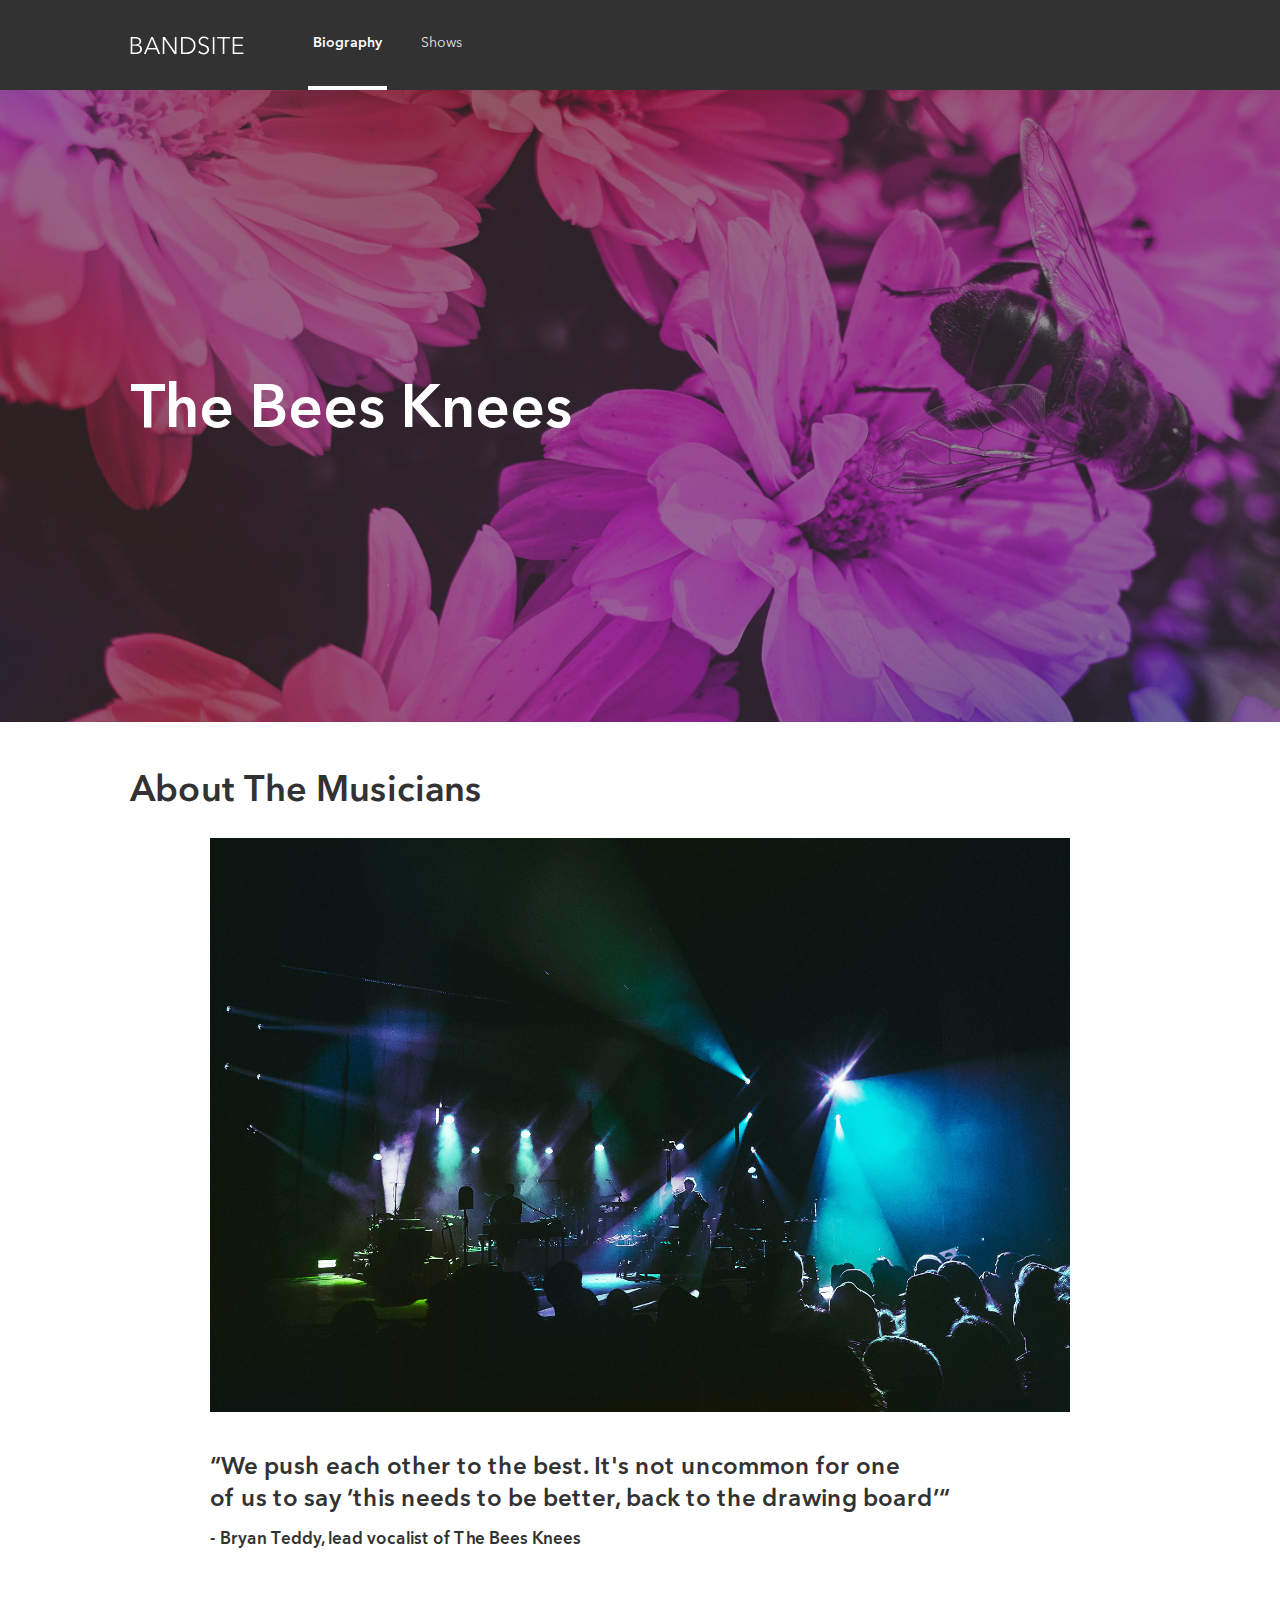
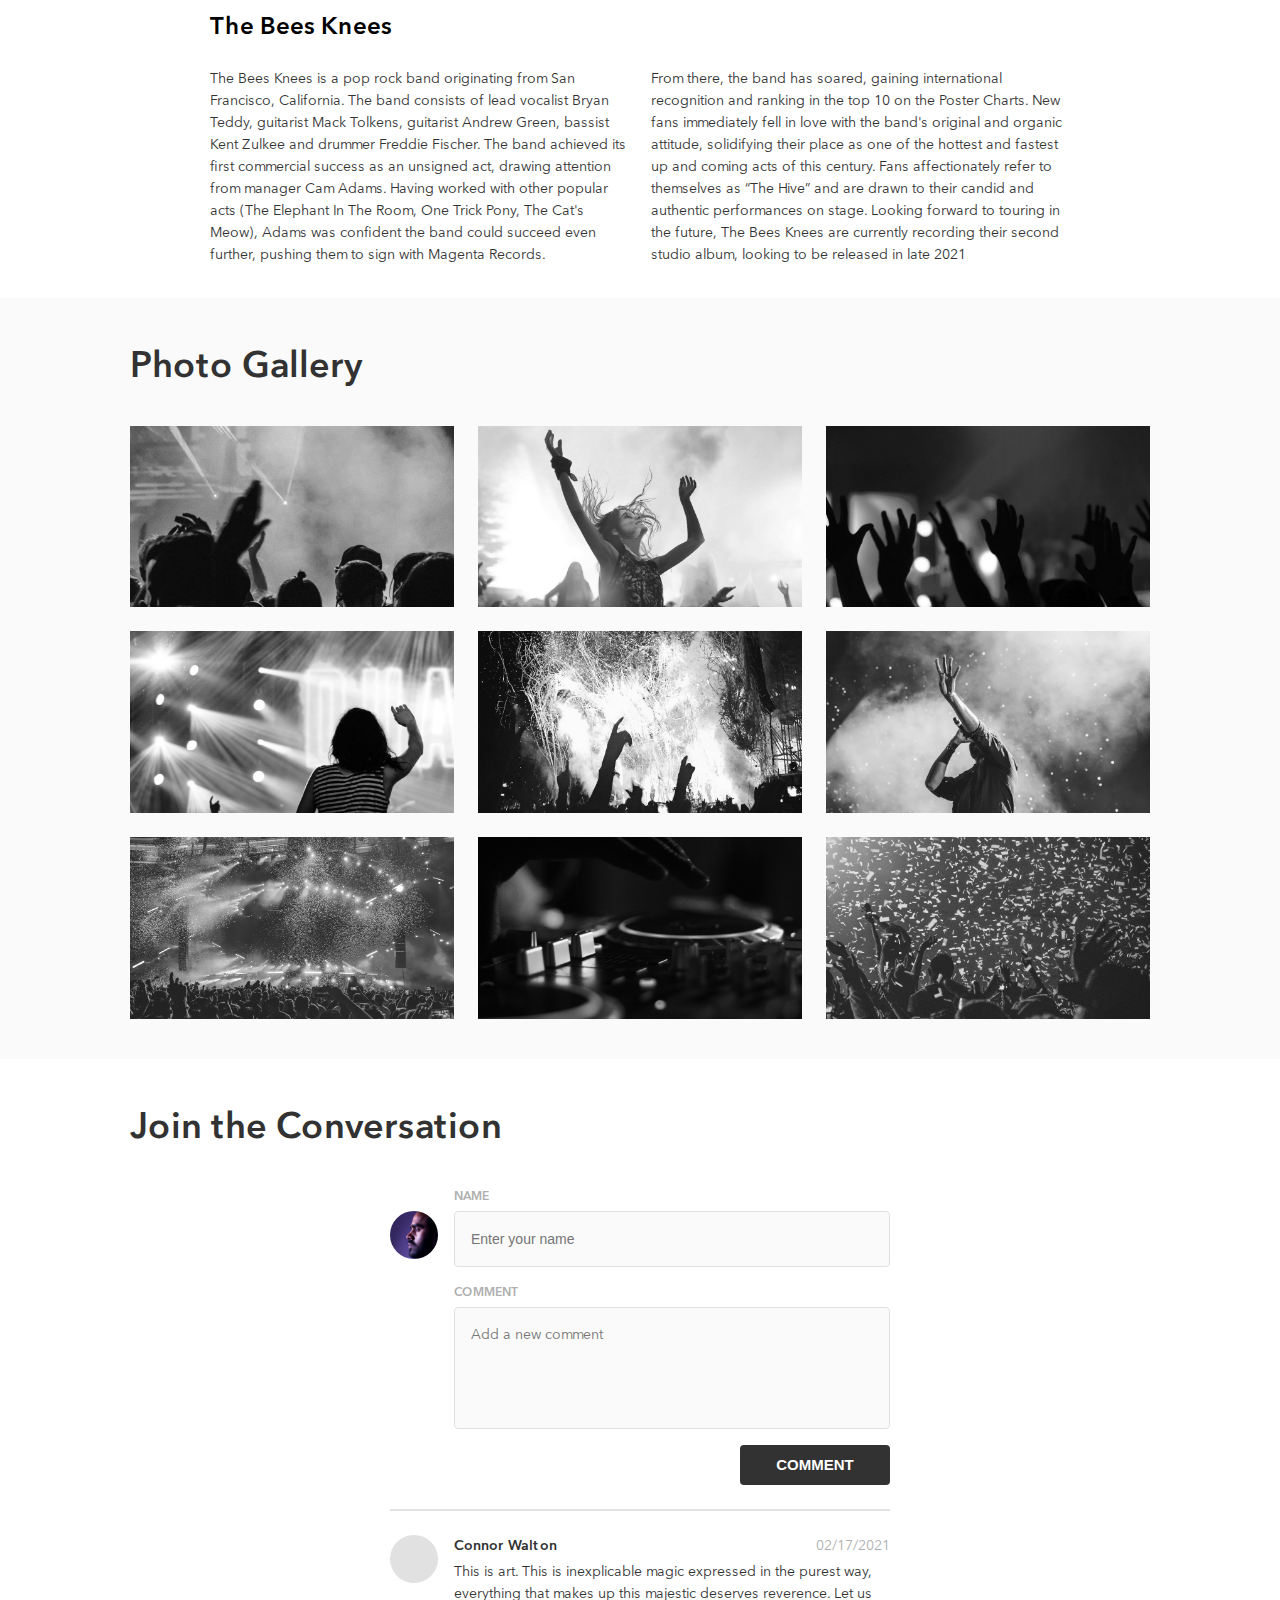
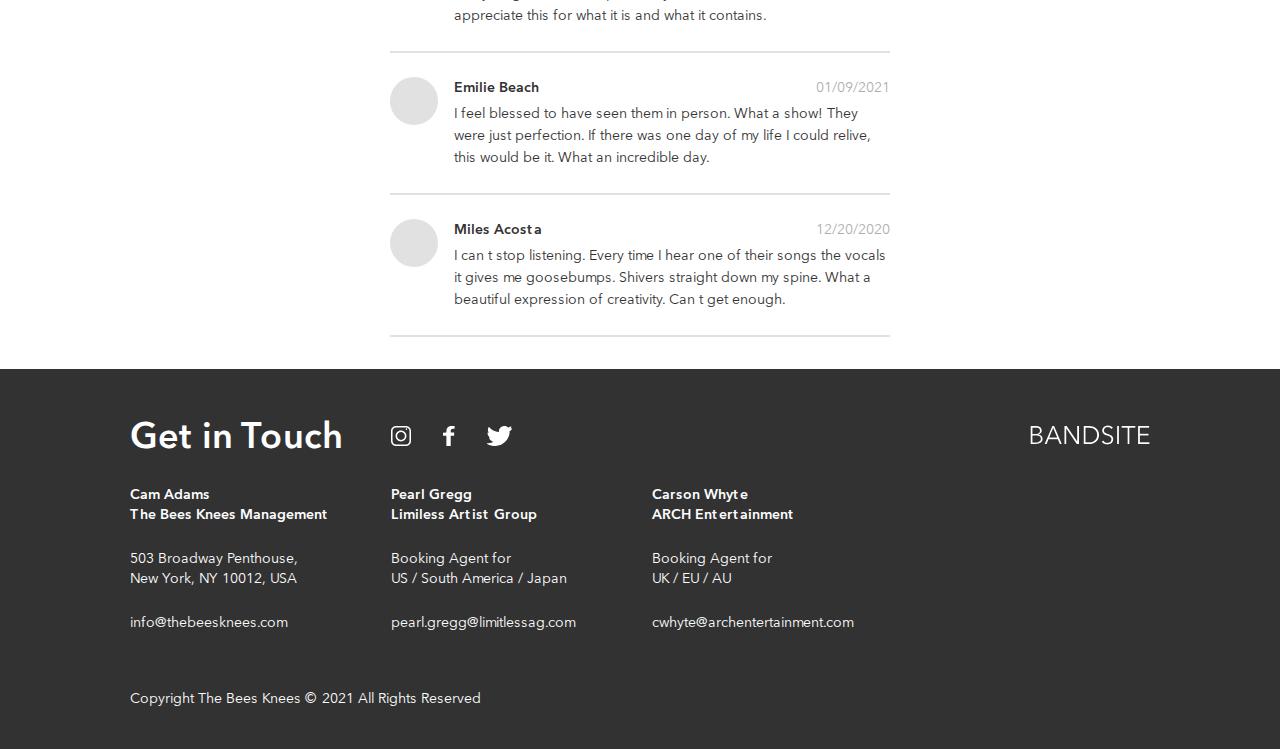
==== commit a0055e66: "Made bio page responsive" ====
--- a/index.html
+++ b/index.html
@@ -181,38 +181,42 @@
       <section class="conversation">
         <div class="container">
           <h2 class="conversation__heading">Join the Conversation</h2>
-          <article class="conversation__container">
-            <img
-              alt="Mohan Muruge"
-              class="conversation__avatar"
-              src="./assets/images/mohan-muruge.jpg"
-            />
-            <form class="conversation__form">
-              <fieldset class="conversation__form-fieldset">
-                <label class="conversation__form-label" for="name">Name</label>
-                <input
-                  class="conversation__form-input"
-                  id="name"
-                  placeholder="Enter your name"
-                  type="text"
-                />
-              </fieldset>
-              <fieldset class="conversation__form-fieldset">
-                <label class="conversation__form-label" for="comment"
-                  >Comment</label
-                >
-                <textarea
-                  class="conversation__form-textarea"
-                  id="comment"
-                  placeholder="Add a new comment"
-                  rows="4"
-                ></textarea>
-              </fieldset>
-              <button class="conversation__form-button">Comment</button>
-            </form>
-          </article>
-          <hr class="conversation__divider" />
-          <div class="conversation__comments" id="comment-list"></div>
+          <div class="conversation__container">
+            <div class="conversation__comment-container">
+              <img
+                alt="Mohan Muruge"
+                class="conversation__avatar"
+                src="./assets/images/mohan-muruge.jpg"
+              />
+              <form class="conversation__form">
+                <fieldset class="conversation__form-fieldset">
+                  <label class="conversation__form-label" for="name"
+                    >Name</label
+                  >
+                  <input
+                    class="conversation__form-input"
+                    id="name"
+                    placeholder="Enter your name"
+                    type="text"
+                  />
+                </fieldset>
+                <fieldset class="conversation__form-fieldset">
+                  <label class="conversation__form-label" for="comment"
+                    >Comment</label
+                  >
+                  <textarea
+                    class="conversation__form-textarea"
+                    id="comment"
+                    placeholder="Add a new comment"
+                    rows="4"
+                  ></textarea>
+                </fieldset>
+                <button class="conversation__form-button">Comment</button>
+              </form>
+            </div>
+            <hr class="conversation__divider" />
+            <div class="conversation__comments" id="comment-list"></div>
+          </div>
         </div>
       </section>
     </main>
--- a/styles/bio.css
+++ b/styles/bio.css
@@ -54,6 +54,11 @@
 p,
 ul {
   margin: 0;
+}
+
+button {
+  border: 0;
+  cursor: pointer;
 }
 
 fieldset {
@@ -130,19 +135,19 @@
   }
 }
 
-.sub-header, .conversation__comment-content-name, .about__quote, .about__sub-heading {
+.sub-header, .about__quote, .about__sub-heading {
   font-size: 0.875rem;
   font-weight: 600;
   line-height: 1.375rem;
 }
 @media (min-width: 48rem) {
-  .sub-header, .conversation__comment-content-name, .about__quote, .about__sub-heading {
+  .sub-header, .about__quote, .about__sub-heading {
     font-size: 1.5rem;
     line-height: 2rem;
   }
 }
 
-.body-copy, .conversation__form-input, .conversation__form-textarea, .about__text-container-text, .header__nav-link, body,
+.body-copy, .conversation__form-input, .conversation__form-textarea, .conversation__comment-content-name, .about__text-container-text, .header__nav-link, body,
 .footer-copy,
 .footer {
   font-size: 0.8125rem;
@@ -150,7 +155,7 @@
   line-height: 1.125rem;
 }
 @media (min-width: 48rem) {
-  .body-copy, .conversation__form-input, .conversation__form-textarea, .about__text-container-text, .header__nav-link, body,
+  .body-copy, .conversation__form-input, .conversation__form-textarea, .conversation__comment-content-name, .about__text-container-text, .header__nav-link, body,
   .footer-copy,
   .footer {
     font-size: 0.875rem;
@@ -158,7 +163,7 @@
 }
 
 @media (min-width: 48rem) {
-  .body-copy, .conversation__form-input, .conversation__form-textarea, .about__text-container-text, .header__nav-link, body {
+  .body-copy, .conversation__form-input, .conversation__form-textarea, .conversation__comment-content-name, .about__text-container-text, .header__nav-link, body {
     line-height: 1.375rem;
   }
 }
@@ -581,12 +586,27 @@
   font-weight: 600;
 }
 
+@media (min-width: 48rem) {
+  .conversation {
+    padding-bottom: 0.5rem;
+  }
+}
 .conversation__heading {
   font-weight: 600;
 }
 .conversation__container {
-  display: flex;
-  gap: 1rem;
+  margin: auto;
+  max-width: 41.25rem;
+}
+@media (min-width: 48rem) {
+  .conversation__container {
+    padding: 0 3.5rem;
+  }
+}
+@media (min-width: 80rem) {
+  .conversation__container {
+    padding: 0 5rem;
+  }
 }
 .conversation__avatar {
   border-radius: 50%;
@@ -599,11 +619,23 @@
   top: 1.5rem;
   width: 2.25rem;
 }
+@media (min-width: 48rem) {
+  .conversation__avatar {
+    height: 3rem;
+    width: 3rem;
+  }
+}
 .conversation__avatar--placeholder {
   background-color: #e1e1e1;
   border-radius: 50%;
   height: 2.25rem;
   min-width: 2.25rem;
+}
+@media (min-width: 48rem) {
+  .conversation__avatar--placeholder {
+    height: 3rem;
+    min-width: 3rem;
+  }
 }
 .conversation__form {
   gap: 1rem;
@@ -631,13 +663,17 @@
 .conversation__form-input:focus, .conversation__form-textarea:focus {
   border-color: #323232;
 }
+@media (min-width: 48rem) {
+  .conversation__form-input, .conversation__form-textarea {
+    padding: 1rem;
+  }
+}
 .conversation__form-textarea {
   font-family: "Avenir Next LT Pro";
   resize: none;
 }
 .conversation__form-button {
   background-color: #323232;
-  border: 0;
   border-radius: 0.25rem;
   color: #ffffff;
   font-size: 0.9375rem;
@@ -646,10 +682,27 @@
   padding: 0 2rem;
   text-transform: uppercase;
 }
+.conversation__form-button:hover {
+  background-color: #000000;
+}
+@media (min-width: 48rem) {
+  .conversation__form-button {
+    align-self: end;
+  }
+}
 .conversation__divider {
   border: #e1e1e1 0.0313rem solid;
   margin: 1rem 0;
 }
+@media (min-width: 48rem) {
+  .conversation__divider {
+    margin: 1.5rem 0;
+  }
+}
+.conversation__comment-container {
+  display: flex;
+  gap: 1rem;
+}
 .conversation__comment-content {
   display: flex;
   flex-direction: column;
@@ -661,6 +714,7 @@
   justify-content: space-between;
 }
 .conversation__comment-content-name {
+  font-weight: 600;
   margin: 0;
 }
 .conversation__comment-content-date {
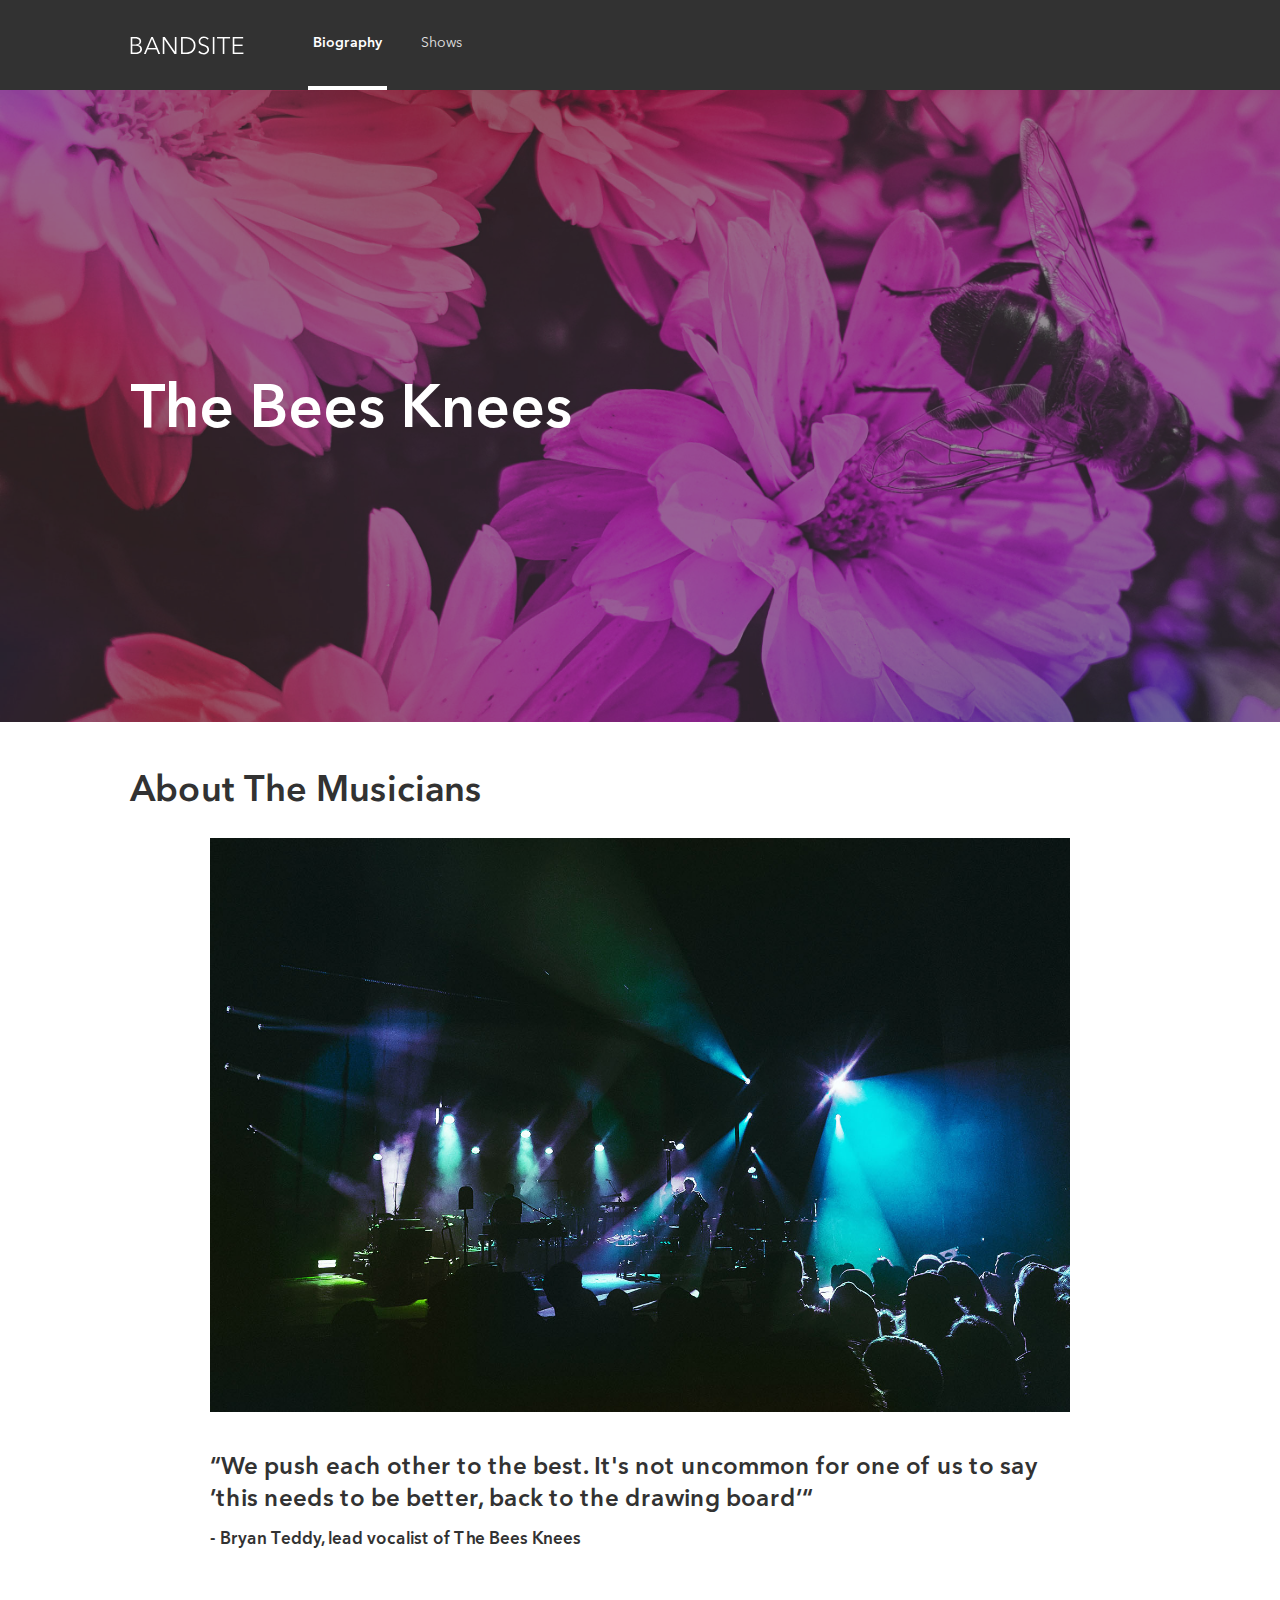
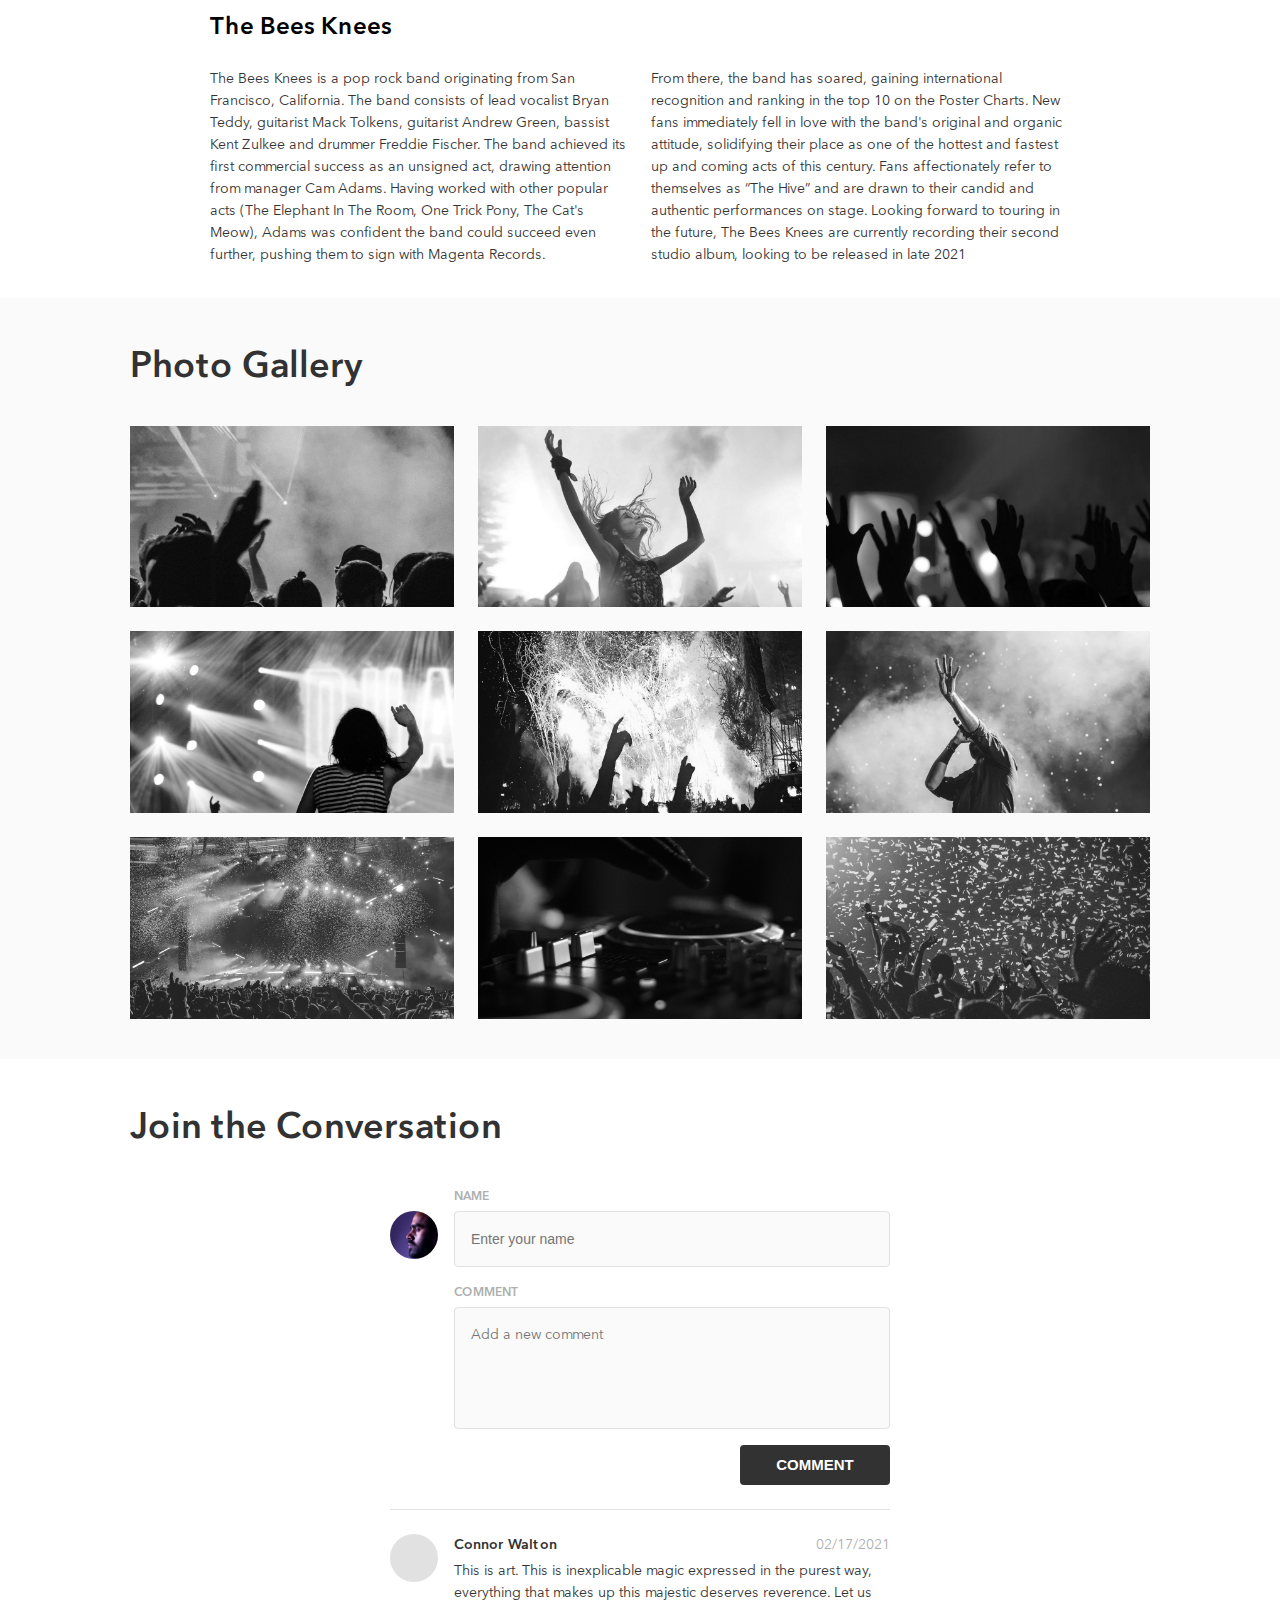
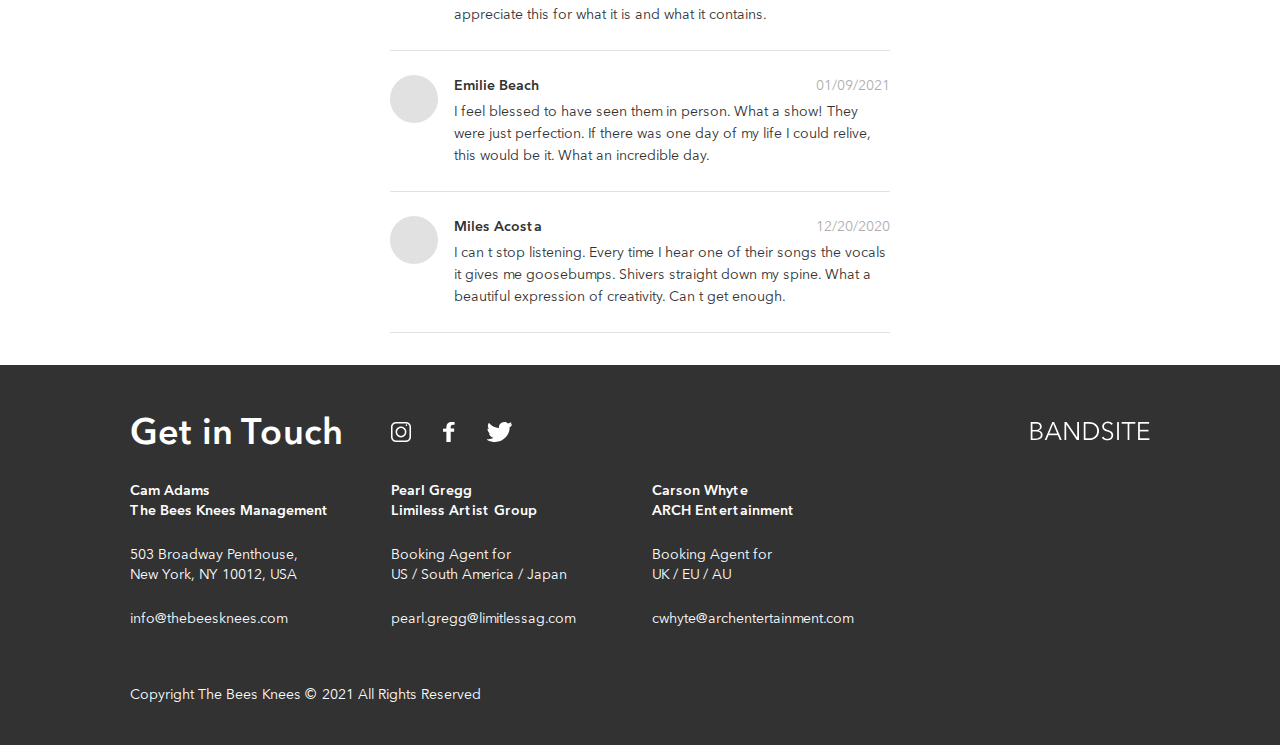
==== commit 09b7f26b: "Refactored code for the bio page" ====
--- a/index.html
+++ b/index.html
@@ -14,262 +14,180 @@
   <body>
     <!-- Header -->
     <header class="header">
-      <div class="container header__container">
-        <!-- Header > Logo -->
+      <!-- Nav -->
+      <nav class="nav">
+        <!-- Logo -->
         <h1>
           <span class="hidden-text">BandSite</span>
           <a href="./index.html"
-            ><img
-              alt="BandSite"
-              class="header__logo"
-              src="./assets/logos/bandsite.svg"
+            ><img alt="BandSite" class="logo" src="./assets/logos/bandsite.svg"
           /></a>
         </h1>
-        <!-- Header > Nav -->
-        <nav>
-          <ul class="header__nav-list">
-            <li class="header__nav-item">
-              <a class="header__nav-link header__nav-link--active" href="#"
-                >Biography</a
-              >
-            </li>
-            <li class="header__nav-item">
-              <a class="header__nav-link" href="#">Shows</a>
-            </li>
-          </ul>
-        </nav>
-      </div>
+        <!-- List -->
+        <ul class="nav__list">
+          <li class="nav__item">
+            <a class="nav__link nav__link--active" href="#">Biography</a>
+          </li>
+          <li class="nav__item">
+            <a class="nav__link" href="./pages/shows.html">Shows</a>
+          </li>
+        </ul>
+      </nav>
     </header>
     <!-- Main -->
     <main>
-      <!-- Main > Hero -->
+      <!-- Hero -->
       <section class="hero">
         <div class="container">
-          <!-- Main > Hero > Heading -->
+          <!-- Hero Heading -->
           <h2 class="hero__heading">The Bees Knees</h2>
         </div>
       </section>
-      <!-- Main > About -->
+      <!-- About -->
       <section class="about">
-        <div class="container">
-          <!-- Main > About > Heading -->
-          <h2 class="about__heading">About The Musicians</h2>
-          <div class="about__content">
-            <!-- Main > About > Image -->
-            <img alt="Hero Bio" src="./assets/images/band.jpg" />
-            <!-- Main > About > Quote -->
-            <blockquote class="about__quote">
-              <p>
-                “We push each other to the best. It's not uncommon for one
-                <br class="about__quote-linebreak" />
-                of us to say ’this needs to be better, back to the drawing
-                board’“
-              </p>
-              <footer class="about__quote-footer">
-                - Bryan Teddy, lead vocalist of The Bees Knees
-              </footer>
-            </blockquote>
-            <!-- Main > About > Sub Heading -->
-            <h3 class="about__sub-heading">The Bees Knees</h3>
-            <div class="about__text-container">
-              <!-- Main > About > Paragraph 1 -->
-              <p class="about__text-container-text">
-                The Bees Knees is a pop rock band originating from San
-                Francisco, California. The band consists of lead vocalist Bryan
-                Teddy, guitarist Mack Tolkens, guitarist Andrew Green, bassist
-                Kent Zulkee and drummer Freddie Fischer. The band achieved its
-                first commercial success as an unsigned act, drawing attention
-                from manager Cam Adams. Having worked with other popular acts
-                (The Elephant In The Room, One Trick Pony, The Cat's Meow),
-                Adams was confident the band could succeed even further, pushing
-                them to sign with Magenta Records.
-              </p>
-              <!-- Main > About > Paragraph 2 -->
-              <p class="about__text-container-text">
-                From there, the band has soared, gaining international
-                recognition and ranking in the top 10 on the Poster Charts. New
-                fans immediately fell in love with the band's original and
-                organic attitude, solidifying their place as one of the hottest
-                and fastest up and coming acts of this century. Fans
-                affectionately refer to themselves as “The Hive” and are drawn
-                to their candid and authentic performances on stage. Looking
-                forward to touring in the future, The Bees Knees are currently
-                recording their second studio album, looking to be released in
-                late 2021
-              </p>
-            </div>
+        <!-- Heading -->
+        <h2 class="about__heading">About The Musicians</h2>
+        <div class="about__content">
+          <!-- Image -->
+          <img alt="Hero Bio" src="./assets/images/band.jpg" />
+          <!-- Quote -->
+          <blockquote class="quote">
+            <p>
+              “We push each other to the best. It's not uncommon for one
+              <br class="quote__line-break" />
+              of us to say ’this needs to be better, back to the drawing board’“
+            </p>
+            <footer class="quote__footer">
+              - Bryan Teddy, lead vocalist of The Bees Knees
+            </footer>
+          </blockquote>
+          <!-- Sub Heading -->
+          <h3 class="about__sub-heading">The Bees Knees</h3>
+          <!-- Paragraphs -->
+          <div class="description">
+            <p class="description__text">
+              The Bees Knees is a pop rock band originating from San Francisco,
+              California. The band consists of lead vocalist Bryan Teddy,
+              guitarist Mack Tolkens, guitarist Andrew Green, bassist Kent
+              Zulkee and drummer Freddie Fischer. The band achieved its first
+              commercial success as an unsigned act, drawing attention from
+              manager Cam Adams. Having worked with other popular acts (The
+              Elephant In The Room, One Trick Pony, The Cat's Meow), Adams was
+              confident the band could succeed even further, pushing them to
+              sign with Magenta Records.
+            </p>
+            <p class="description__text">
+              From there, the band has soared, gaining international recognition
+              and ranking in the top 10 on the Poster Charts. New fans
+              immediately fell in love with the band's original and organic
+              attitude, solidifying their place as one of the hottest and
+              fastest up and coming acts of this century. Fans affectionately
+              refer to themselves as “The Hive” and are drawn to their candid
+              and authentic performances on stage. Looking forward to touring in
+              the future, The Bees Knees are currently recording their second
+              studio album, looking to be released in late 2021
+            </p>
           </div>
         </div>
       </section>
-      <!-- Main > Gallery -->
+      <!-- Gallery -->
       <section class="gallery">
         <div class="container">
-          <!-- Main > Gallery > Heading -->
+          <!-- Heading -->
           <h2 class="gallery__heading">Photo Gallery</h2>
-          <!-- Main > Gallery > Image List -->
-          <ul class="gallery__image-list">
-            <li class="gallery__image-list-item">
-              <img
-                alt="Photo Gallery 1"
-                src="./assets/images/photo-gallery-1.jpg"
-              />
-            </li>
-            <li class="gallery__image-list-item">
-              <img
-                alt="Photo Gallery 2"
-                src="./assets/images/photo-gallery-2.jpg"
-              />
-            </li>
-            <li class="gallery__image-list-item">
-              <img
-                alt="Photo Gallery 3"
-                src="./assets/images/photo-gallery-3.jpg"
-              />
-            </li>
-            <li class="gallery__image-list-item">
-              <img
-                alt="Photo Gallery 4"
-                src="./assets/images/photo-gallery-4.jpg"
-              />
-            </li>
-            <li class="gallery__image-list-item">
-              <img
-                alt="Photo Gallery 5"
-                src="./assets/images/photo-gallery-5.jpg"
-              />
-            </li>
-            <li class="gallery__image-list-item">
-              <img
-                alt="Photo Gallery 6"
-                src="./assets/images/photo-gallery-6.jpg"
-              />
-            </li>
-            <li class="gallery__image-list-item">
-              <img
-                alt="Photo Gallery 7"
-                src="./assets/images/photo-gallery-7.jpg"
-              />
-            </li>
-            <li class="gallery__image-list-item">
-              <img
-                alt="Photo Gallery 8"
-                src="./assets/images/photo-gallery-8.jpg"
-              />
-            </li>
-            <li class="gallery__image-list-item">
-              <img
-                alt="Photo Gallery 9"
-                src="./assets/images/photo-gallery-9.jpg"
-              />
-            </li>
-          </ul>
-          <!-- Main > Gallery > Modal -->
-          <div class="gallery__modal" id="gallery__modal">
-            <img
-              alt=""
-              class="gallery__modal-image"
-              id="gallery__modal-image"
-              src=""
-            />
-            <button class="gallery__modal-close" id="gallery__modal-close">
+          <!-- Image List -->
+          <ul class="image-list" id="image-list"></ul>
+          <!-- Modal -->
+          <div class="modal" id="modal">
+            <img alt="" class="modal__image" id="modal-image" src="" />
+            <button class="modal__close-button" id="modal-close-button">
               &#10006;
             </button>
           </div>
         </div>
       </section>
-      <!-- Main > Conversation -->
+      <!-- Conversation -->
       <section class="conversation">
-        <div class="container">
-          <h2 class="conversation__heading">Join the Conversation</h2>
-          <div class="conversation__container">
-            <div class="conversation__comment-container">
-              <img
-                alt="Mohan Muruge"
-                class="conversation__avatar"
-                src="./assets/images/mohan-muruge.jpg"
-              />
-              <form class="conversation__form">
-                <fieldset class="conversation__form-fieldset">
-                  <label class="conversation__form-label" for="name"
-                    >Name</label
-                  >
-                  <input
-                    class="conversation__form-input"
-                    id="name"
-                    placeholder="Enter your name"
-                    type="text"
-                  />
-                </fieldset>
-                <fieldset class="conversation__form-fieldset">
-                  <label class="conversation__form-label" for="comment"
-                    >Comment</label
-                  >
-                  <textarea
-                    class="conversation__form-textarea"
-                    id="comment"
-                    placeholder="Add a new comment"
-                    rows="4"
-                  ></textarea>
-                </fieldset>
-                <button class="conversation__form-button">Comment</button>
-              </form>
-            </div>
-            <hr class="conversation__divider" />
-            <div class="conversation__comments" id="comment-list"></div>
+        <h2 class="conversation__heading">Join the Conversation</h2>
+        <div class="conversation__container">
+          <div class="comment__container">
+            <img
+              alt="Mohan Muruge face profile"
+              class="avatar avatar--form"
+              src="./assets/images/mohan-muruge.jpg"
+            />
+            <form class="form" id="form">
+              <fieldset class="form__fieldset">
+                <label class="form__label" for="author">Name</label>
+                <input
+                  class="form__input"
+                  id="author"
+                  name="author"
+                  placeholder="Enter your name"
+                  type="text"
+                />
+              </fieldset>
+              <fieldset class="form__fieldset">
+                <label class="form__label" for="comment">Comment</label>
+                <textarea
+                  class="form__textarea"
+                  id="comment"
+                  name="comment"
+                  placeholder="Add a new comment"
+                  rows="4"
+                ></textarea>
+              </fieldset>
+              <button class="form__button">Comment</button>
+            </form>
           </div>
+          <div id="comment-list"></div>
         </div>
       </section>
     </main>
     <!-- Footer -->
     <footer class="footer">
       <div class="container">
-        <!-- Footer > Row 1 -->
         <div class="footer__row">
-          <!-- Footer > Row 1 > Heading -->
           <h2 class="footer__heading footer__row-item">Get in Touch</h2>
-          <!-- Footer > Row 1 > Icons -->
-          <ul class="footer__icons footer__row-item">
+          <ul class="footer__row-item social-icons">
             <li>
               <a href="https:www.instagram.com" target="_blank"
                 ><img
-                  alt="Instagram"
-                  class="footer__icons-icon"
+                  alt="Instagram icon"
+                  class="social-icons__icon"
                   src="./assets/icons/instagram.svg"
               /></a>
             </li>
             <li>
               <a href="https:www.facebook.com" target="_blank"
                 ><img
-                  alt="Instagram"
-                  class="footer__icons-icon"
+                  alt="Facebook icon"
+                  class="social-icons__icon"
                   src="./assets/icons/facebook.svg"
               /></a>
             </li>
             <li>
               <a href="https:www.twitter.com" target="_blank"
                 ><img
-                  alt="Instagram"
-                  class="footer__icons-icon"
+                  alt="Twitter icon"
+                  class="social-icons__icon"
                   src="./assets/icons/twitter.svg"
               /></a>
             </li>
           </ul>
-          <!-- Footer > Row 1 > Logo -->
-          <h2 class="footer__logo-top footer__row-item">
+          <h2 class="logo--top footer__row-item">
             <span class="hidden-text">BandSite</span>
             <a href="./index.html"
               ><img
-                alt="BandSite"
-                class="footer__logo"
+                alt="BandSite logo"
+                class="logo__image"
                 src="./assets/logos/bandsite.svg"
             /></a>
           </h2>
         </div>
-        <!-- Footer > Row 2 -->
         <div class="footer__row footer__row--address">
-          <!-- Footer > Row 2 > Address 1 -->
-          <address class="footer__address footer__row-item">
-            <div class="footer__address-name">
+          <address class="address footer__row-item">
+            <div class="address__name">
               Cam Adams
               <br />
               The Bees Knees Management
@@ -279,13 +197,12 @@
               <br />
               New York, NY 10012, USA
             </div>
-            <a class="footer__address-email" href="mailto:info@thebeesknees.com"
+            <a class="address__email" href="mailto:info@thebeesknees.com"
               >info@thebeesknees.com</a
             >
           </address>
-          <!-- Footer > Row 2 > Address 2 -->
-          <address class="footer__address footer__row-item">
-            <div class="footer__address-name">
+          <address class="address footer__row-item">
+            <div class="address__name">
               Pearl Gregg
               <br />
               Limiless Artist Group
@@ -295,15 +212,12 @@
               <br />
               US / South America / Japan
             </div>
-            <a
-              class="footer__address-email"
-              href="mailto:pearl.gregg@limitlessag.com"
+            <a class="address__email" href="mailto:pearl.gregg@limitlessag.com"
               >pearl.gregg@limitlessag.com</a
             >
           </address>
-          <!-- Footer > Row 2 > Address 3 -->
-          <address class="footer__address footer__row-item">
-            <div class="footer__address-name">
+          <address class="address footer__row-item">
+            <div class="address__name">
               Carson Whyte
               <br />
               ARCH Entertainment
@@ -313,30 +227,28 @@
               <br />
               UK / EU / AU
             </div>
-            <a
-              class="footer__address-email"
-              href="mailto:cwhyte@archentertainment.com"
+            <a class="address__email" href="mailto:cwhyte@archentertainment.com"
               >cwhyte@archentertainment.com</a
             >
           </address>
         </div>
-        <!-- Footer > Logo -->
-        <h2 class="footer__logo-bottom">
+        <h2 class="logo logo--bottom">
           <span class="hidden-text">BandSite</span>
           <a href="./index.html"
             ><img
               alt="BandSite"
-              class="footer__logo"
+              class="logo__image"
               src="./assets/logos/bandsite.svg"
           /></a>
         </h2>
-        <!-- Footer > Copyright Text -->
-        <p class="footer__text">
+        <p class="footer__copyright">
           Copyright The Bees Knees &copy; 2021 All Rights Reserved
         </p>
       </div>
     </footer>
 
+    <script src="./scripts/bio/gallery.js"></script>
+    <script src="https://momentjs.com/downloads/moment.min.js"></script>
     <script src="./scripts/index-page.js"></script>
   </body>
 </html>
--- a/styles/bio.css
+++ b/styles/bio.css
@@ -1,18 +1,364 @@
-.hover-effect, .footer__icons-icon, .footer__address-email, .logo, .header__logo, .footer__logo {
+.container, .nav, .conversation, .about {
+  padding: 0 1rem;
+}
+@media (min-width: 48rem) {
+  .container, .nav, .conversation, .about {
+    padding: 0 2.25rem;
+  }
+}
+@media (min-width: 80rem) {
+  .container, .nav, .conversation, .about {
+    margin: auto;
+    max-width: 63.75rem;
+    padding: 0;
+    width: 63.75rem;
+  }
+}
+
+.hover-effect, .social-icons-icon, .address__email, .logo, .logo__image {
   transition: 125ms;
 }
-.hover-effect:hover, .footer__icons-icon:hover, .footer__address-email:hover, .logo:hover, .header__logo:hover, .footer__logo:hover {
+.hover-effect:hover, .social-icons-icon:hover, .address__email:hover, .logo:hover, .logo__image:hover {
   opacity: 75%;
 }
 
-.logo, .header__logo, .footer__logo {
+.logo, .logo__image {
   max-height: 1.25rem;
   max-width: 7.5rem;
 }
 @media (min-width: 48rem) {
-  .logo, .header__logo, .footer__logo {
+  .logo, .logo__image {
     display: block;
   }
+}
+
+@font-face {
+  font-family: "Avenir Next LT Pro";
+  font-weight: 400;
+  src: url("../assets/fonts/avenir-next-lt-pro-regular.woff") format("woff"), url("../assets/fonts/avenir-next-lt-pro-regular.woff2") format("woff2");
+}
+@font-face {
+  font-family: "Avenir Next LT Pro";
+  font-weight: 600;
+  src: url("../assets/fonts/avenir-next-lt-pro-demi.woff") format("woff"), url("../assets/fonts/avenir-next-lt-pro-demi.woff2") format("woff2");
+}
+@font-face {
+  font-family: "Avenir Next LT Pro";
+  font-weight: 700;
+  src: url("../assets/fonts/avenir-next-lt-pro-bold.woff") format("woff"), url("../assets/fonts/avenir-next-lt-pro-bold.woff2") format("woff2");
+}
+body {
+  color: #323232;
+  font-family: "Avenir Next LT Pro", sans-serif;
+}
+
+.page-header, .hero__heading,
+.section-header,
+.footer__heading,
+.gallery__heading,
+.conversation__heading,
+.about__heading {
+  font-size: 1.5rem;
+  font-weight: 700;
+  line-height: 2rem;
+  padding: 1.5rem 0 1rem;
+}
+@media (min-width: 48rem) {
+  .page-header, .hero__heading,
+  .section-header,
+  .footer__heading,
+  .gallery__heading,
+  .conversation__heading,
+  .about__heading {
+    padding: 3rem 0 2.25rem;
+  }
+}
+
+@media (min-width: 48rem) {
+  .page-header, .hero__heading {
+    font-size: 3.75rem;
+    line-height: 4.25rem;
+  }
+}
+
+@media (min-width: 48rem) {
+  .section-header, .footer__heading, .gallery__heading, .conversation__heading, .about__heading {
+    font-size: 2.25rem;
+    line-height: 2.75rem;
+  }
+}
+
+.sub-header, .about__sub-heading, .quote {
+  font-size: 0.875rem;
+  font-weight: 600;
+  line-height: 1.375rem;
+}
+@media (min-width: 48rem) {
+  .sub-header, .about__sub-heading, .quote {
+    font-size: 1.5rem;
+    line-height: 2rem;
+  }
+}
+
+.body-copy, .nav__link, .form__input, .form__textarea, .comment__author, .description__text, body,
+.footer-copy,
+.footer {
+  font-size: 0.8125rem;
+  font-weight: 400;
+  line-height: 1.125rem;
+}
+@media (min-width: 48rem) {
+  .body-copy, .nav__link, .form__input, .form__textarea, .comment__author, .description__text, body,
+  .footer-copy,
+  .footer {
+    font-size: 0.875rem;
+  }
+}
+
+@media (min-width: 48rem) {
+  .body-copy, .nav__link, .form__input, .form__textarea, .comment__author, .description__text, body {
+    line-height: 1.375rem;
+  }
+}
+
+@media (min-width: 48rem) {
+  .footer-copy, .footer {
+    line-height: 1.25rem;
+  }
+}
+
+.label, .footer__copyright, .form__label,
+.button,
+.form__button {
+  font-size: 0.625rem;
+  font-weight: 700;
+  line-height: 1.25rem;
+}
+@media (min-width: 48rem) {
+  .label, .footer__copyright, .form__label,
+  .button,
+  .form__button {
+    font-size: 0.75rem;
+  }
+}
+
+.hidden-text {
+  display: none;
+}
+
+.about {
+  padding-bottom: 1rem;
+}
+@media (min-width: 48rem) {
+  .about {
+    padding-bottom: 2rem;
+  }
+}
+.about__heading {
+  font-weight: 600;
+}
+@media (min-width: 48rem) {
+  .about__heading {
+    padding-bottom: 1.5rem;
+  }
+}
+@media (min-width: 48rem) {
+  .about__content {
+    padding: 0 3.5rem;
+  }
+}
+@media (min-width: 80rem) {
+  .about__content {
+    padding: 0 5rem;
+  }
+}
+.about__sub-heading {
+  color: #000000;
+  margin-top: 1.5rem;
+}
+@media (min-width: 48rem) {
+  .about__sub-heading {
+    margin-top: 3.5rem;
+  }
+}
+
+@media (min-width: 80rem) {
+  .quote {
+    padding-top: 1.5rem;
+  }
+}
+.quote, .quote__footer {
+  margin-top: 1rem;
+}
+.quote__line-break {
+  display: none;
+}
+@media (min-width: 80rem) {
+  .quote__line-break {
+    display: auto;
+  }
+}
+.quote__footer {
+  font-weight: 600;
+}
+@media (min-width: 48rem) {
+  .quote__footer {
+    font-size: 1.0625rem;
+    font-weight: 600;
+    margin-top: 0.5rem;
+  }
+}
+
+.description {
+  display: flex;
+  flex-direction: column;
+  gap: 1rem;
+}
+@media (min-width: 48rem) {
+  .description {
+    flex-direction: row;
+    gap: 1.5rem;
+  }
+}
+@media (min-width: 48rem) {
+  .conversation {
+    padding-bottom: 0.5rem;
+  }
+}
+.conversation__heading {
+  font-weight: 600;
+}
+.conversation__container {
+  margin: auto;
+  max-width: 41.25rem;
+}
+@media (min-width: 48rem) {
+  .conversation__container {
+    padding: 0 3.5rem;
+  }
+}
+@media (min-width: 80rem) {
+  .conversation__container {
+    padding: 0 5rem;
+  }
+}
+
+.form {
+  gap: 1rem;
+  width: 100%;
+}
+.form, .form__fieldset {
+  display: flex;
+  flex-direction: column;
+}
+.form__fieldset {
+  gap: 0.25rem;
+}
+.form__label {
+  color: #afafaf;
+  font-weight: 600;
+  text-transform: uppercase;
+}
+.form__input, .form__textarea {
+  background-color: #fafafa;
+  border: #e1e1e1 0.0625rem solid;
+  border-radius: 0.25rem;
+  outline: 0;
+  padding: 0.75rem;
+}
+.form__input:focus, .form__textarea:focus {
+  border-color: #323232;
+}
+.form__input--error, .form__textarea--error {
+  border: #d22d2d 0.0625rem solid;
+}
+@media (min-width: 48rem) {
+  .form__input, .form__textarea {
+    padding: 1rem;
+  }
+}
+.form__textarea {
+  font-family: "Avenir Next LT Pro";
+  resize: none;
+}
+.form__button {
+  background-color: #323232;
+  border-radius: 0.25rem;
+  color: #ffffff;
+  font-size: 0.9375rem;
+  height: 2.5rem;
+  min-width: 9.375rem;
+  padding: 0 2rem;
+  text-transform: uppercase;
+}
+.form__button:hover {
+  background-color: #000000;
+}
+@media (min-width: 48rem) {
+  .form__button {
+    align-self: end;
+  }
+}
+
+.avatar {
+  border-radius: 50%;
+  height: 2.25rem;
+  -o-object-fit: cover;
+     object-fit: cover;
+  -o-object-position: left;
+     object-position: left;
+  width: 2.25rem;
+}
+@media (min-width: 48rem) {
+  .avatar {
+    height: 3rem;
+    width: 3rem;
+  }
+}
+.avatar--form {
+  position: relative;
+  top: 1.5rem;
+}
+.avatar--placeholder {
+  background-color: #e1e1e1;
+  min-width: 2.25rem;
+}
+@media (min-width: 48rem) {
+  .avatar--placeholder {
+    min-width: 3rem;
+  }
+}
+
+.comment__container {
+  border-bottom: #e1e1e1 0.0625rem solid;
+  display: flex;
+  gap: 1rem;
+  margin-bottom: 1rem;
+  padding-bottom: 1rem;
+}
+@media (min-width: 48rem) {
+  .comment__container {
+    margin-bottom: 1.5rem;
+    padding-bottom: 1.5rem;
+  }
+}
+.comment__content {
+  display: flex;
+  flex-direction: column;
+  flex-grow: 1;
+  gap: 0.25rem;
+}
+.comment__row {
+  align-items: center;
+  display: flex;
+  justify-content: space-between;
+}
+.comment__author {
+  font-weight: 600;
+  margin: 0;
+}
+.comment__date {
+  color: #afafaf;
 }
 
 @keyframes flyIn {
@@ -37,440 +383,6 @@
     scale: 0%;
   }
 }
-* {
-  box-sizing: border-box;
-}
-
-a {
-  color: inherit;
-  text-decoration: none;
-}
-
-blockquote,
-body,
-fieldset,
-h1,
-h2,
-p,
-ul {
-  margin: 0;
-}
-
-button {
-  border: 0;
-  cursor: pointer;
-}
-
-fieldset {
-  border: 0;
-}
-
-fieldset,
-ul {
-  padding: 0;
-}
-
-img {
-  vertical-align: bottom;
-  width: 100%;
-}
-
-ul {
-  list-style-type: none;
-}
-
-@font-face {
-  font-family: "Avenir Next LT Pro";
-  font-weight: 400;
-  src: url("../assets/fonts/avenir-next-lt-pro-regular.woff") format("woff"), url("../assets/fonts/avenir-next-lt-pro-regular.woff2") format("woff2");
-}
-@font-face {
-  font-family: "Avenir Next LT Pro";
-  font-weight: 600;
-  src: url("../assets/fonts/avenir-next-lt-pro-demi.woff") format("woff"), url("../assets/fonts/avenir-next-lt-pro-demi.woff2") format("woff2");
-}
-@font-face {
-  font-family: "Avenir Next LT Pro";
-  font-weight: 700;
-  src: url("../assets/fonts/avenir-next-lt-pro-bold.woff") format("woff"), url("../assets/fonts/avenir-next-lt-pro-bold.woff2") format("woff2");
-}
-body {
-  color: #323232;
-  font-family: "Avenir Next LT Pro", sans-serif;
-}
-
-.page-header, .hero__heading,
-.section-header,
-.conversation__heading,
-.gallery__heading,
-.about__heading,
-.footer__heading {
-  font-size: 1.5rem;
-  font-weight: 700;
-  line-height: 2rem;
-  padding: 1.5rem 0 1rem;
-}
-@media (min-width: 48rem) {
-  .page-header, .hero__heading,
-  .section-header,
-  .conversation__heading,
-  .gallery__heading,
-  .about__heading,
-  .footer__heading {
-    padding: 3rem 0 2.25rem;
-  }
-}
-
-@media (min-width: 48rem) {
-  .page-header, .hero__heading {
-    font-size: 3.75rem;
-    line-height: 4.25rem;
-  }
-}
-
-@media (min-width: 48rem) {
-  .section-header, .conversation__heading, .gallery__heading, .about__heading, .footer__heading {
-    font-size: 2.25rem;
-    line-height: 2.75rem;
-  }
-}
-
-.sub-header, .about__quote, .about__sub-heading {
-  font-size: 0.875rem;
-  font-weight: 600;
-  line-height: 1.375rem;
-}
-@media (min-width: 48rem) {
-  .sub-header, .about__quote, .about__sub-heading {
-    font-size: 1.5rem;
-    line-height: 2rem;
-  }
-}
-
-.body-copy, .conversation__form-input, .conversation__form-textarea, .conversation__comment-content-name, .about__text-container-text, .header__nav-link, body,
-.footer-copy,
-.footer {
-  font-size: 0.8125rem;
-  font-weight: 400;
-  line-height: 1.125rem;
-}
-@media (min-width: 48rem) {
-  .body-copy, .conversation__form-input, .conversation__form-textarea, .conversation__comment-content-name, .about__text-container-text, .header__nav-link, body,
-  .footer-copy,
-  .footer {
-    font-size: 0.875rem;
-  }
-}
-
-@media (min-width: 48rem) {
-  .body-copy, .conversation__form-input, .conversation__form-textarea, .conversation__comment-content-name, .about__text-container-text, .header__nav-link, body {
-    line-height: 1.375rem;
-  }
-}
-
-@media (min-width: 48rem) {
-  .footer-copy, .footer {
-    line-height: 1.25rem;
-  }
-}
-
-.label, .conversation__form-label, .footer__text,
-.button,
-.conversation__form-button {
-  font-size: 0.625rem;
-  font-weight: 700;
-  line-height: 1.25rem;
-}
-@media (min-width: 48rem) {
-  .label, .conversation__form-label, .footer__text,
-  .button,
-  .conversation__form-button {
-    font-size: 0.75rem;
-  }
-}
-
-.hidden-text {
-  display: none;
-}
-
-.footer {
-  background-color: #323232;
-  color: #ffffff;
-  padding-bottom: 1rem;
-}
-@media (min-width: 48rem) {
-  .footer {
-    padding-bottom: 2.5rem;
-  }
-}
-@media (min-width: 48rem) {
-  .footer__row {
-    align-items: baseline;
-    display: flex;
-    justify-content: start;
-  }
-}
-@media (min-width: 48rem) {
-  .footer__row-item {
-    width: 16.3125rem;
-  }
-}
-.footer__row--address {
-  display: flex;
-  flex-direction: column;
-  gap: 1.5rem;
-  margin-top: 1.5rem;
-}
-@media (min-width: 48rem) {
-  .footer__row--address {
-    flex-direction: row;
-    gap: 0;
-  }
-}
-.footer__heading {
-  font-weight: 600;
-}
-@media (min-width: 48rem) {
-  .footer__heading {
-    padding-bottom: 0;
-  }
-}
-.footer__icons {
-  display: flex;
-  gap: 2rem;
-}
-@media (min-width: 48rem) {
-  .footer__icons {
-    top: -0.5rem;
-    position: relative;
-  }
-}
-.footer__address {
-  font-style: normal;
-  display: flex;
-  flex-direction: column;
-  gap: 1rem;
-}
-@media (min-width: 48rem) {
-  .footer__address {
-    gap: 1.5rem;
-  }
-}
-.footer__address-name {
-  font-weight: 600;
-}
-.footer__address-email {
-  display: inline-block;
-}
-.footer__address-email:hover {
-  opacity: 90%;
-  text-decoration: underline;
-}
-.footer__logo {
-  display: inline-block;
-  margin-top: 4rem;
-}
-.footer__logo-top {
-  display: none;
-}
-@media (min-width: 48rem) {
-  .footer__logo-top {
-    display: block;
-    flex-grow: 1;
-    top: -0.5rem;
-    text-align: right;
-    position: relative;
-  }
-}
-@media (min-width: 48rem) {
-  .footer__logo-bottom {
-    display: none;
-  }
-}
-.footer__text {
-  font-weight: 400;
-  margin-top: 0.5rem;
-}
-@media (min-width: 48rem) {
-  .footer__text {
-    font-size: 0.875rem;
-    margin-top: 3.5rem;
-  }
-}
-
-.container {
-  padding: 0 1rem;
-}
-@media (min-width: 48rem) {
-  .container {
-    padding: 0 2.25rem;
-  }
-}
-@media (min-width: 80rem) {
-  .container {
-    margin: auto;
-    max-width: 63.75rem;
-    padding: 0;
-    width: 63.75rem;
-  }
-}
-
-.header {
-  background-color: #323232;
-  color: #e1e1e1;
-  text-align: center;
-}
-@media (min-width: 48rem) {
-  .header {
-    display: flex;
-  }
-}
-.header__container {
-  padding: 0;
-}
-@media (min-width: 48rem) {
-  .header__container {
-    align-items: center;
-    display: flex;
-    gap: 4rem;
-    padding: 0 2.25rem;
-  }
-}
-@media (min-width: 80rem) {
-  .header__container {
-    padding: 0;
-  }
-}
-.header__logo {
-  box-sizing: content-box;
-  margin: 1rem 0 0.5rem;
-}
-@media (min-width: 48rem) {
-  .header__logo {
-    margin: 0;
-  }
-}
-.header__nav-list {
-  display: flex;
-}
-@media (min-width: 48rem) {
-  .header__nav-list {
-    gap: 3.5rem;
-  }
-}
-@media (min-width: 80rem) {
-  .header__nav-list {
-    gap: 1rem;
-  }
-}
-.header__nav-item {
-  flex-grow: 1;
-  width: 50%;
-}
-@media (min-width: 48rem) {
-  .header__nav-item {
-    width: auto;
-    min-width: calc((100vw - 21rem) / 12);
-  }
-}
-.header__nav-link {
-  display: block;
-  padding: 0.5rem 0;
-  transition: 125ms background-color;
-}
-@media (min-width: 48rem) {
-  .header__nav-link {
-    padding: 1.5rem 0 1.25rem;
-  }
-}
-@media (min-width: 80rem) {
-  .header__nav-link {
-    padding: 2rem 0;
-  }
-}
-.header__nav-link--active {
-  font-weight: 600;
-}
-.header__nav-link--active, .header__nav-link:hover {
-  border-bottom: #ffffff 0.25rem solid;
-  color: #ffffff;
-}
-.header__nav-link:hover {
-  background-color: rgba(175, 175, 175, 0.1);
-}
-
-.about {
-  padding-bottom: 1rem;
-}
-@media (min-width: 48rem) {
-  .about {
-    padding-bottom: 2rem;
-  }
-}
-.about__heading {
-  font-weight: 600;
-}
-@media (min-width: 48rem) {
-  .about__heading {
-    padding-bottom: 1.5rem;
-  }
-}
-@media (min-width: 48rem) {
-  .about__content {
-    padding: 0 3.5rem;
-  }
-}
-@media (min-width: 80rem) {
-  .about__content {
-    padding: 0 5rem;
-  }
-}
-@media (min-width: 80rem) {
-  .about__quote {
-    padding-top: 1.5rem;
-  }
-}
-.about__quote, .about__quote-footer {
-  margin-top: 1rem;
-}
-.about__quote__line-break {
-  display: none;
-}
-@media (min-width: 80rem) {
-  .about__quote__line-break {
-    display: auto;
-  }
-}
-.about__quote-footer {
-  font-weight: 600;
-}
-@media (min-width: 48rem) {
-  .about__quote-footer {
-    font-size: 1.0625rem;
-    font-weight: 600;
-    margin-top: 0.5rem;
-  }
-}
-.about__sub-heading {
-  color: #000000;
-  margin-top: 1.5rem;
-}
-@media (min-width: 48rem) {
-  .about__sub-heading {
-    margin-top: 3.5rem;
-  }
-}
-.about__text-container {
-  display: flex;
-  flex-direction: column;
-  gap: 1rem;
-}
-@media (min-width: 48rem) {
-  .about__text-container {
-    flex-direction: row;
-    gap: 1.5rem;
-  }
-}
 .gallery {
   background-color: #fafafa;
   padding-bottom: 1rem;
@@ -483,35 +395,37 @@
 .gallery__heading {
   font-weight: 600;
 }
-.gallery__image-list {
+
+.image-list {
   display: flex;
   flex-wrap: wrap;
   gap: 1rem;
 }
 @media (min-width: 48rem) {
-  .gallery__image-list {
+  .image-list {
     gap: 1.5rem;
   }
 }
-.gallery__image-list-item {
+.image-list__item {
   cursor: pointer;
   filter: grayscale(100%);
   transition: 250ms;
 }
-.gallery__image-list-item:hover {
+.image-list__item:hover {
   filter: grayscale(0%);
 }
 @media (min-width: 48rem) {
-  .gallery__image-list-item {
+  .image-list__item {
     width: calc((100% - 3rem) / 3);
   }
 }
 @media (min-width: 80rem) {
-  .gallery__image-list-item:hover {
+  .image-list__item:hover {
     scale: 105%;
   }
 }
-.gallery__modal {
+
+.modal {
   align-items: center;
   background-color: rgba(0, 0, 0, 0.95);
   display: none;
@@ -523,24 +437,24 @@
   width: 100%;
   z-index: 2;
 }
-.gallery__modal--show {
+.modal--show {
   animation: 250ms flyIn forwards;
   display: flex;
 }
-.gallery__modal--hidden {
+.modal--hidden {
   animation: 250ms flyOut forwards;
 }
-.gallery__modal-image {
+.modal__image {
   height: auto;
   width: 60%;
 }
 @media (min-width: 80rem) {
-  .gallery__modal-image {
+  .modal__image {
     height: 60%;
     width: auto;
   }
 }
-.gallery__modal-close {
+.modal__close-button {
   background-color: transparent;
   border: 0;
   color: #ffffff;
@@ -586,137 +500,232 @@
   font-weight: 600;
 }
 
-@media (min-width: 48rem) {
-  .conversation {
-    padding-bottom: 0.5rem;
-  }
-}
-.conversation__heading {
-  font-weight: 600;
-}
-.conversation__container {
-  margin: auto;
-  max-width: 41.25rem;
-}
-@media (min-width: 48rem) {
-  .conversation__container {
-    padding: 0 3.5rem;
-  }
-}
-@media (min-width: 80rem) {
-  .conversation__container {
-    padding: 0 5rem;
-  }
-}
-.conversation__avatar {
-  border-radius: 50%;
-  height: 2.25rem;
-  -o-object-fit: cover;
-     object-fit: cover;
-  -o-object-position: left;
-     object-position: left;
-  position: relative;
-  top: 1.5rem;
-  width: 2.25rem;
-}
-@media (min-width: 48rem) {
-  .conversation__avatar {
-    height: 3rem;
-    width: 3rem;
-  }
-}
-.conversation__avatar--placeholder {
-  background-color: #e1e1e1;
-  border-radius: 50%;
-  height: 2.25rem;
-  min-width: 2.25rem;
-}
-@media (min-width: 48rem) {
-  .conversation__avatar--placeholder {
-    height: 3rem;
-    min-width: 3rem;
-  }
-}
-.conversation__form {
+.header {
+  background-color: #323232;
+  color: #e1e1e1;
+  text-align: center;
+}
+
+.logo {
+  box-sizing: content-box;
+  margin: 1rem 0 0.5rem;
+}
+@media (min-width: 48rem) {
+  .logo {
+    margin: 0;
+  }
+}
+
+.nav {
+  padding: 0;
+}
+@media (min-width: 48rem) {
+  .nav {
+    align-items: center;
+    display: flex;
+    gap: 4rem;
+    padding: 0 2.25rem;
+  }
+}
+@media (min-width: 80rem) {
+  .nav {
+    padding: 0;
+  }
+}
+.nav__list {
+  display: flex;
+}
+@media (min-width: 48rem) {
+  .nav__list {
+    gap: 3.5rem;
+  }
+}
+@media (min-width: 80rem) {
+  .nav__list {
+    gap: 1rem;
+  }
+}
+.nav__item {
+  flex-grow: 1;
+  width: 50%;
+}
+@media (min-width: 48rem) {
+  .nav__item {
+    width: auto;
+    min-width: calc((100vw - 21rem) / 12);
+  }
+}
+.nav__link {
+  display: block;
+  padding: 0.5rem 0;
+  transition: 125ms background-color;
+}
+@media (min-width: 48rem) {
+  .nav__link {
+    padding: 1.5rem 0 1.25rem;
+  }
+}
+@media (min-width: 80rem) {
+  .nav__link {
+    padding: 2rem 0;
+  }
+}
+.nav__link--active {
+  font-weight: 600;
+}
+.nav__link--active, .nav__link:hover {
+  border-bottom: #ffffff 0.25rem solid;
+  color: #ffffff;
+}
+.nav__link:hover {
+  background-color: rgba(175, 175, 175, 0.1);
+}
+
+.footer {
+  background-color: #323232;
+  color: #ffffff;
+  padding-bottom: 1rem;
+}
+@media (min-width: 48rem) {
+  .footer {
+    padding-bottom: 2.5rem;
+  }
+}
+@media (min-width: 48rem) {
+  .footer__row {
+    align-items: baseline;
+    display: flex;
+    justify-content: start;
+  }
+}
+@media (min-width: 48rem) {
+  .footer__row-item {
+    width: 16.3125rem;
+  }
+}
+.footer__row--address {
+  display: flex;
+  flex-direction: column;
+  gap: 1.5rem;
+  margin-top: 1.5rem;
+}
+@media (min-width: 48rem) {
+  .footer__row--address {
+    flex-direction: row;
+    gap: 0;
+  }
+}
+.footer__heading {
+  font-weight: 600;
+}
+@media (min-width: 48rem) {
+  .footer__heading {
+    padding-bottom: 0;
+  }
+}
+.footer__copyright {
+  font-weight: 400;
+  margin-top: 0.5rem;
+}
+@media (min-width: 48rem) {
+  .footer__copyright {
+    font-size: 0.875rem;
+    margin-top: 3.5rem;
+  }
+}
+
+.social-icons {
+  display: flex;
+  gap: 2rem;
+}
+@media (min-width: 48rem) {
+  .social-icons {
+    top: -0.5rem;
+    position: relative;
+  }
+}
+.logo--top {
+  display: none;
+}
+@media (min-width: 48rem) {
+  .logo--top {
+    display: block;
+    flex-grow: 1;
+    top: -0.5rem;
+    text-align: right;
+    position: relative;
+  }
+}
+@media (min-width: 48rem) {
+  .logo--bottom {
+    display: none;
+  }
+}
+.logo__image {
+  display: inline-block;
+  margin-top: 4rem;
+}
+
+.address {
+  font-style: normal;
+  display: flex;
+  flex-direction: column;
   gap: 1rem;
+}
+@media (min-width: 48rem) {
+  .address {
+    gap: 1.5rem;
+  }
+}
+.address__name {
+  font-weight: 600;
+}
+.address__email {
+  display: inline-block;
+}
+.address__email:hover {
+  opacity: 90%;
+  text-decoration: underline;
+}
+
+* {
+  box-sizing: border-box;
+}
+
+a {
+  color: inherit;
+  text-decoration: none;
+}
+
+blockquote,
+body,
+fieldset,
+h1,
+h2,
+p,
+ul {
+  margin: 0;
+}
+
+button {
+  border: 0;
+  cursor: pointer;
+}
+
+fieldset {
+  border: 0;
+}
+
+fieldset,
+ul {
+  padding: 0;
+}
+
+img {
+  vertical-align: bottom;
   width: 100%;
 }
-.conversation__form, .conversation__form-fieldset {
-  display: flex;
-  flex-direction: column;
-}
-.conversation__form-fieldset {
-  gap: 0.25rem;
-}
-.conversation__form-label {
-  color: #afafaf;
-  font-weight: 600;
-  text-transform: uppercase;
-}
-.conversation__form-input, .conversation__form-textarea {
-  background-color: #fafafa;
-  border: #e1e1e1 0.0625rem solid;
-  border-radius: 0.25rem;
-  outline: 0;
-  padding: 0.75rem;
-}
-.conversation__form-input:focus, .conversation__form-textarea:focus {
-  border-color: #323232;
-}
-@media (min-width: 48rem) {
-  .conversation__form-input, .conversation__form-textarea {
-    padding: 1rem;
-  }
-}
-.conversation__form-textarea {
-  font-family: "Avenir Next LT Pro";
-  resize: none;
-}
-.conversation__form-button {
-  background-color: #323232;
-  border-radius: 0.25rem;
-  color: #ffffff;
-  font-size: 0.9375rem;
-  height: 2.5rem;
-  min-width: 9.375rem;
-  padding: 0 2rem;
-  text-transform: uppercase;
-}
-.conversation__form-button:hover {
-  background-color: #000000;
-}
-@media (min-width: 48rem) {
-  .conversation__form-button {
-    align-self: end;
-  }
-}
-.conversation__divider {
-  border: #e1e1e1 0.0313rem solid;
-  margin: 1rem 0;
-}
-@media (min-width: 48rem) {
-  .conversation__divider {
-    margin: 1.5rem 0;
-  }
-}
-.conversation__comment-container {
-  display: flex;
-  gap: 1rem;
-}
-.conversation__comment-content {
-  display: flex;
-  flex-direction: column;
-  gap: 0.25rem;
-}
-.conversation__comment-content-row {
-  align-items: center;
-  display: flex;
-  justify-content: space-between;
-}
-.conversation__comment-content-name {
-  font-weight: 600;
-  margin: 0;
-}
-.conversation__comment-content-date {
-  color: #afafaf;
+
+ul {
+  list-style-type: none;
 }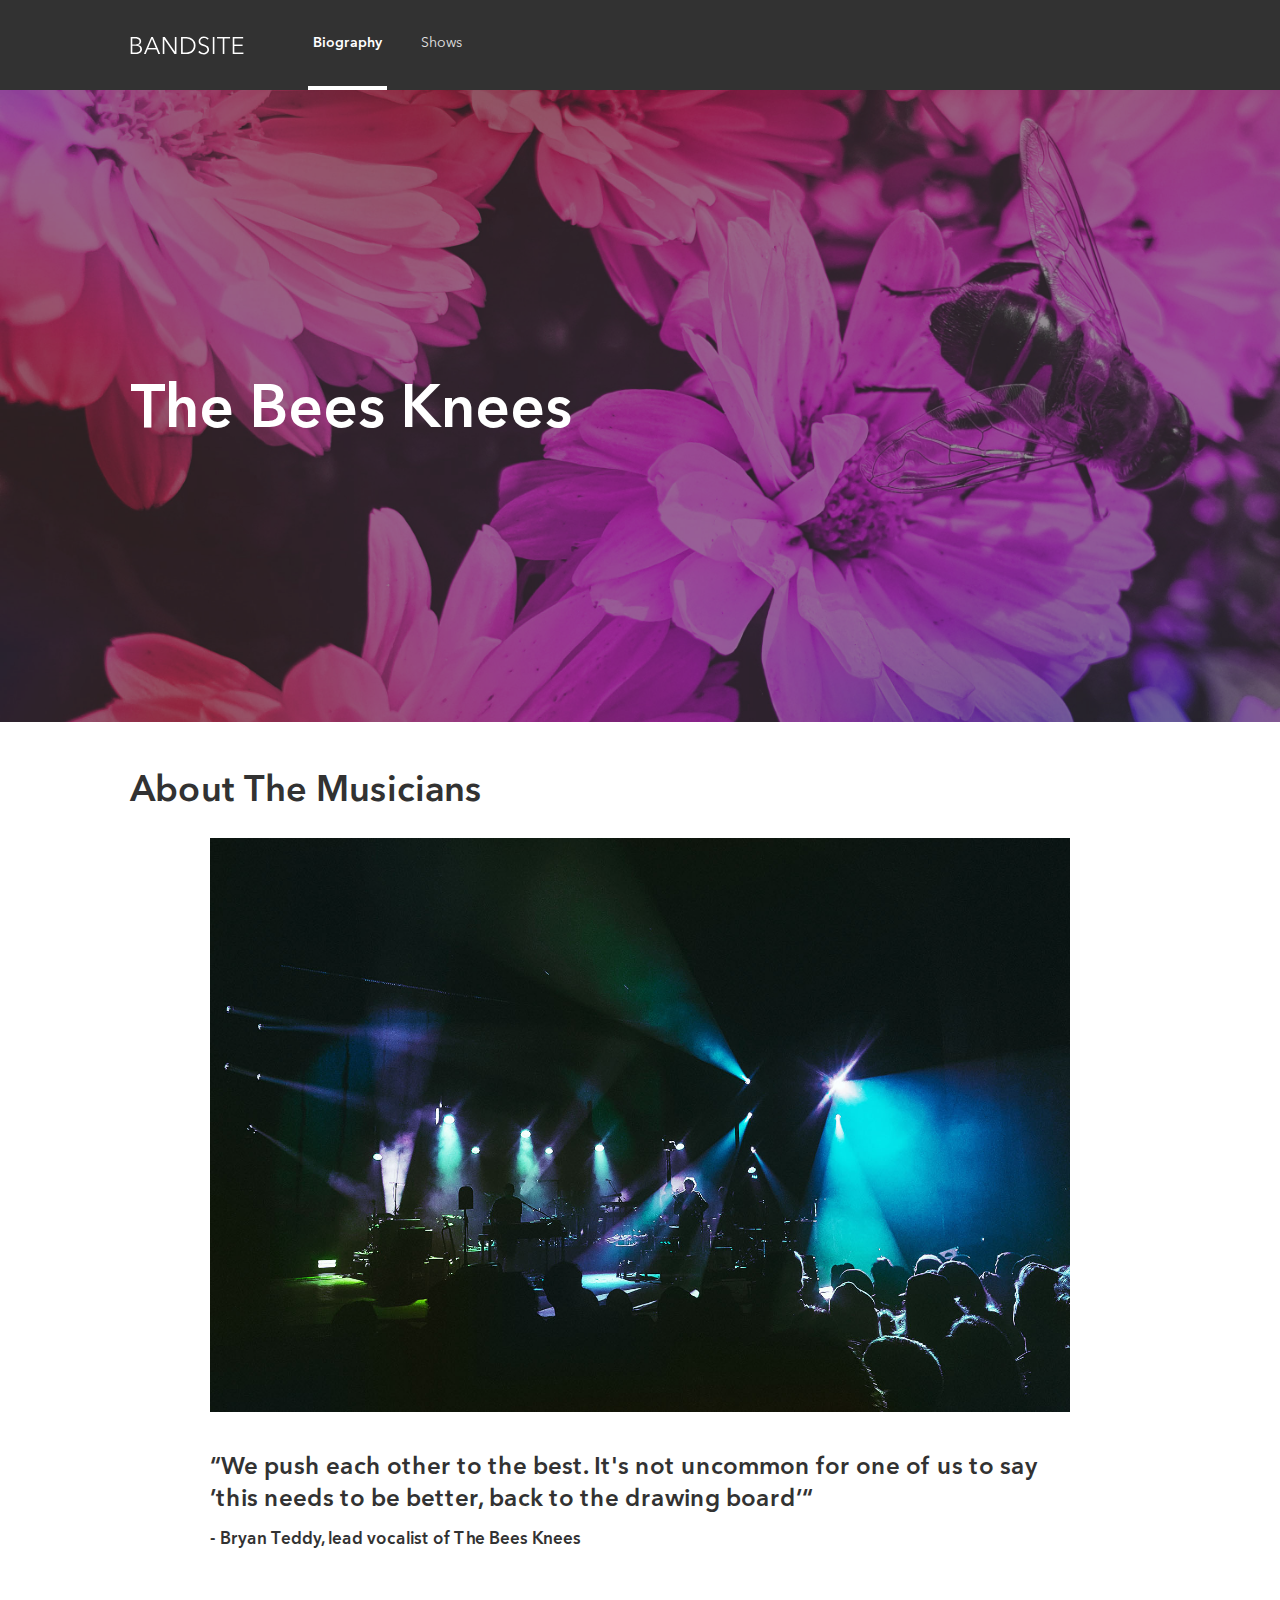
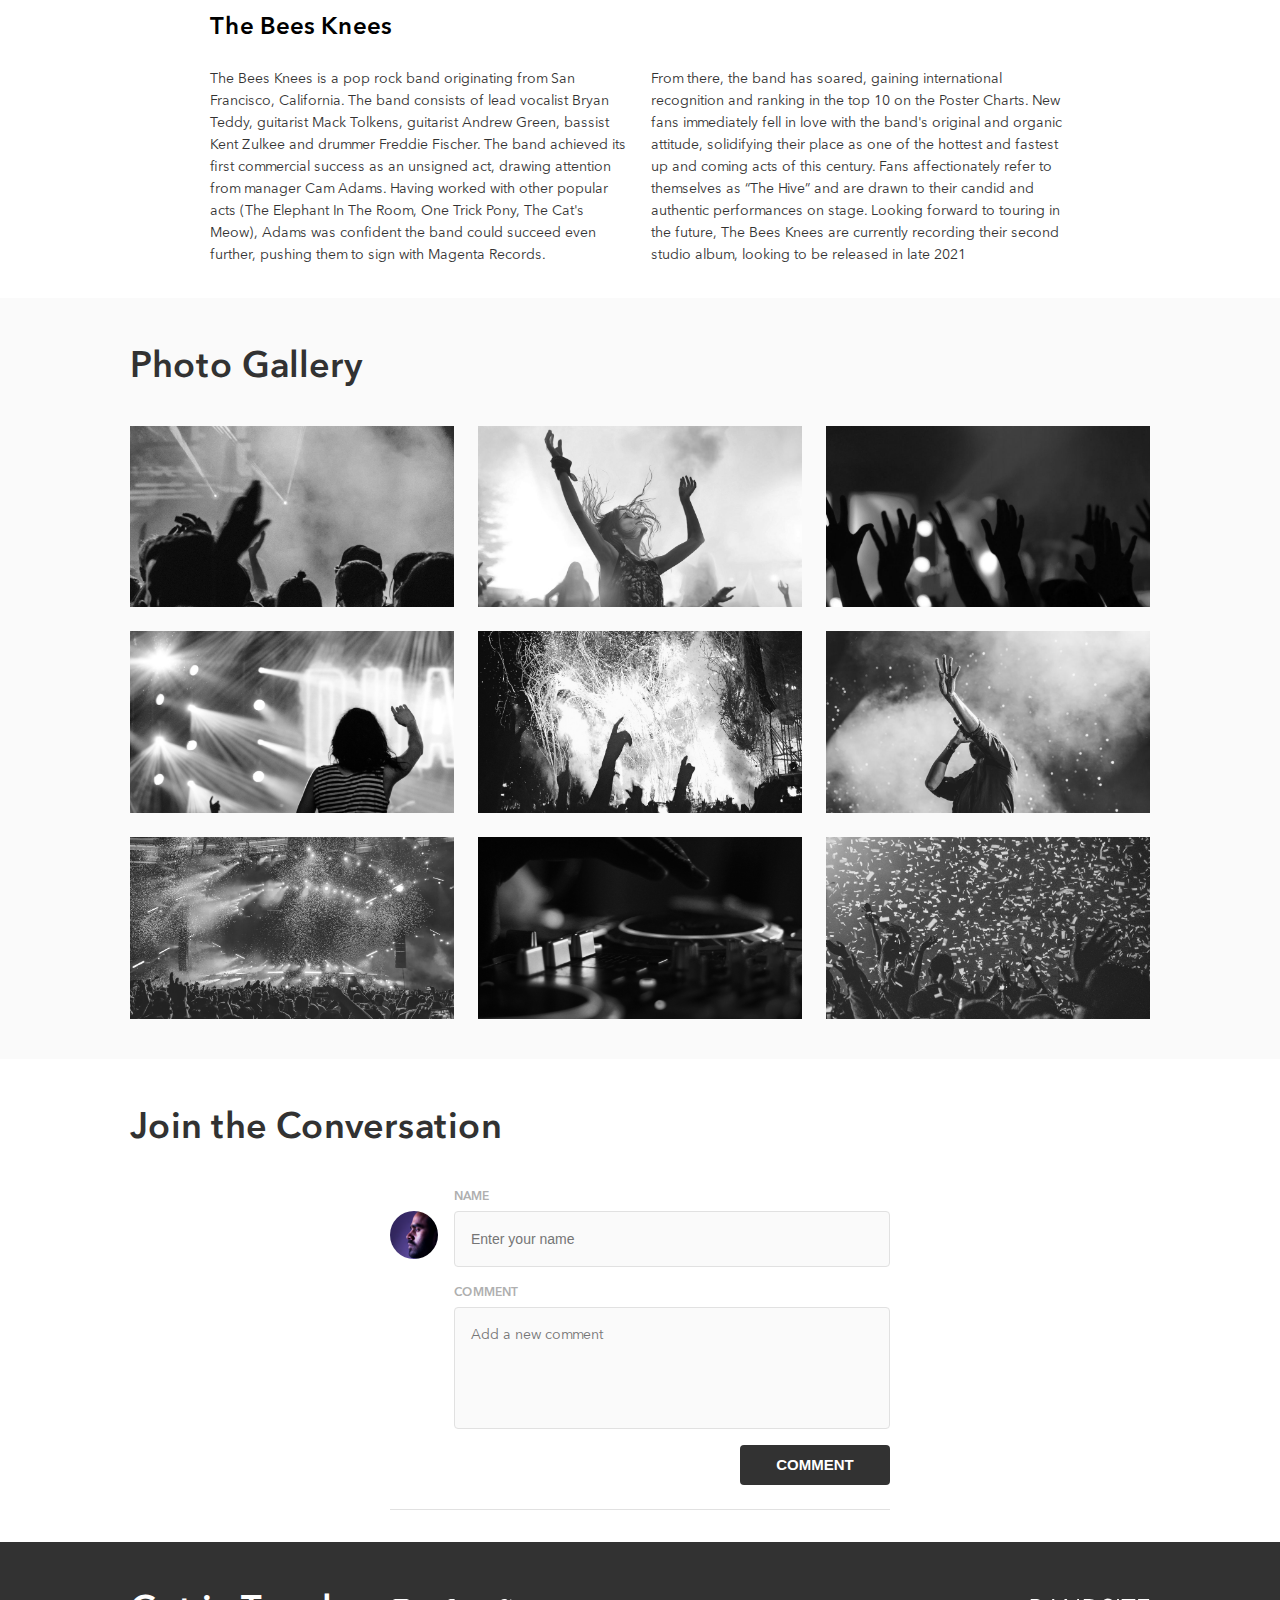
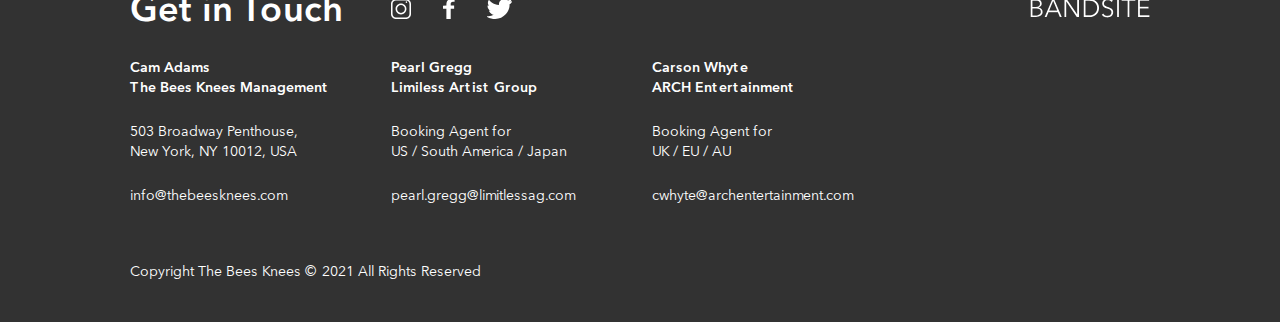
==== commit 5b31443e: "Project completed" ====
--- a/index.html
+++ b/index.html
@@ -26,7 +26,9 @@
         <!-- List -->
         <ul class="nav__list">
           <li class="nav__item">
-            <a class="nav__link nav__link--active" href="#">Biography</a>
+            <a class="nav__link nav__link--active" href="./index.html"
+              >Biography</a
+            >
           </li>
           <li class="nav__item">
             <a class="nav__link" href="./pages/shows.html">Shows</a>
--- a/styles/bio.css
+++ b/styles/bio.css
@@ -15,10 +15,10 @@
   }
 }
 
-.hover-effect, .social-icons-icon, .address__email, .logo, .logo__image {
+.hover-effect, .social-icons__icon, .address__email, .logo, .logo__image {
   transition: 125ms;
 }
-.hover-effect:hover, .social-icons-icon:hover, .address__email:hover, .logo:hover, .logo__image:hover {
+.hover-effect:hover, .social-icons__icon:hover, .address__email:hover, .logo:hover, .logo__image:hover {
   opacity: 75%;
 }
 
@@ -30,6 +30,21 @@
   .logo, .logo__image {
     display: block;
   }
+}
+
+.button, .form__button {
+  background-color: #323232;
+  border-radius: 0.25rem;
+  color: #ffffff;
+  font-size: 0.9375rem;
+  height: 2.5rem;
+  min-width: 9.375rem;
+  padding: 0 2rem;
+  text-transform: uppercase;
+  transition: 250ms;
+}
+.button:hover, .form__button:hover {
+  background-color: #000000;
 }
 
 @font-face {
@@ -318,15 +333,6 @@
 .avatar--form {
   position: relative;
   top: 1.5rem;
-}
-.avatar--placeholder {
-  background-color: #e1e1e1;
-  min-width: 2.25rem;
-}
-@media (min-width: 48rem) {
-  .avatar--placeholder {
-    min-width: 3rem;
-  }
 }
 
 .comment__container {
@@ -466,26 +472,93 @@
   top: 0;
 }
 
+.header {
+  background-color: #323232;
+  color: #e1e1e1;
+  text-align: center;
+}
+
+.logo {
+  box-sizing: content-box;
+  margin: 1rem 0 0.5rem;
+}
+@media (min-width: 48rem) {
+  .logo {
+    margin: 0;
+  }
+}
+
+.nav {
+  padding: 0;
+}
+@media (min-width: 48rem) {
+  .nav {
+    align-items: center;
+    display: flex;
+    gap: 4rem;
+    padding: 0 2.25rem;
+  }
+}
+@media (min-width: 80rem) {
+  .nav {
+    padding: 0;
+  }
+}
+.nav__list {
+  display: flex;
+}
+@media (min-width: 48rem) {
+  .nav__list {
+    gap: 3.5rem;
+  }
+}
+@media (min-width: 80rem) {
+  .nav__list {
+    gap: 1rem;
+  }
+}
+.nav__item {
+  flex-grow: 1;
+  width: 50%;
+}
+@media (min-width: 48rem) {
+  .nav__item {
+    width: auto;
+    min-width: calc((100vw - 21rem) / 12);
+  }
+}
+.nav__link {
+  display: block;
+  padding: 0.5rem 0;
+  transition: 125ms background-color;
+}
+@media (min-width: 48rem) {
+  .nav__link {
+    padding: 1.5rem 0 1.25rem;
+  }
+}
+@media (min-width: 80rem) {
+  .nav__link {
+    padding: 2rem 0;
+  }
+}
+.nav__link--active {
+  font-weight: 600;
+}
+.nav__link--active, .nav__link:hover {
+  border-bottom: #ffffff 0.25rem solid;
+  color: #ffffff;
+}
+.nav__link:hover {
+  background-color: rgba(175, 175, 175, 0.1);
+}
+
 .hero {
-  background-image: url("../assets/images/hero-bio.jpg");
-  background-position: center bottom -0.25rem;
   background-repeat: no-repeat;
   background-size: cover;
   color: #ffffff;
-  padding: 4rem 0;
   position: relative;
-  z-index: -2;
-}
-@media (min-width: 48rem) {
-  .hero {
-    padding: 9rem 0;
-  }
-}
-@media (min-width: 80rem) {
-  .hero {
-    background-position: center bottom -10.375rem;
-    padding: 15rem 0 15rem;
-  }
+  z-index: 0;
 }
 .hero::after {
   background-color: rgba(50, 50, 50, 0.5);
@@ -500,87 +573,6 @@
   font-weight: 600;
 }
 
-.header {
-  background-color: #323232;
-  color: #e1e1e1;
-  text-align: center;
-}
-
-.logo {
-  box-sizing: content-box;
-  margin: 1rem 0 0.5rem;
-}
-@media (min-width: 48rem) {
-  .logo {
-    margin: 0;
-  }
-}
-
-.nav {
-  padding: 0;
-}
-@media (min-width: 48rem) {
-  .nav {
-    align-items: center;
-    display: flex;
-    gap: 4rem;
-    padding: 0 2.25rem;
-  }
-}
-@media (min-width: 80rem) {
-  .nav {
-    padding: 0;
-  }
-}
-.nav__list {
-  display: flex;
-}
-@media (min-width: 48rem) {
-  .nav__list {
-    gap: 3.5rem;
-  }
-}
-@media (min-width: 80rem) {
-  .nav__list {
-    gap: 1rem;
-  }
-}
-.nav__item {
-  flex-grow: 1;
-  width: 50%;
-}
-@media (min-width: 48rem) {
-  .nav__item {
-    width: auto;
-    min-width: calc((100vw - 21rem) / 12);
-  }
-}
-.nav__link {
-  display: block;
-  padding: 0.5rem 0;
-  transition: 125ms background-color;
-}
-@media (min-width: 48rem) {
-  .nav__link {
-    padding: 1.5rem 0 1.25rem;
-  }
-}
-@media (min-width: 80rem) {
-  .nav__link {
-    padding: 2rem 0;
-  }
-}
-.nav__link--active {
-  font-weight: 600;
-}
-.nav__link--active, .nav__link:hover {
-  border-bottom: #ffffff 0.25rem solid;
-  color: #ffffff;
-}
-.nav__link:hover {
-  background-color: rgba(175, 175, 175, 0.1);
-}
-
 .footer {
   background-color: #323232;
   color: #ffffff;
@@ -656,6 +648,9 @@
     position: relative;
   }
 }
+.logo--bottom {
+  margin-top: 4rem;
+}
 @media (min-width: 48rem) {
   .logo--bottom {
     display: none;
@@ -663,7 +658,6 @@
 }
 .logo__image {
   display: inline-block;
-  margin-top: 4rem;
 }
 
 .address {
@@ -728,4 +722,21 @@
 
 ul {
   list-style-type: none;
+}
+
+.hero {
+  background-image: url("../assets/images/hero-bio.jpg");
+  background-position: center bottom -0.25rem;
+  padding: 4rem 0;
+}
+@media (min-width: 48rem) {
+  .hero {
+    padding: 9rem 0;
+  }
+}
+@media (min-width: 80rem) {
+  .hero {
+    background-position: center bottom -10.375rem;
+    padding: 15rem 0 15rem;
+  }
 }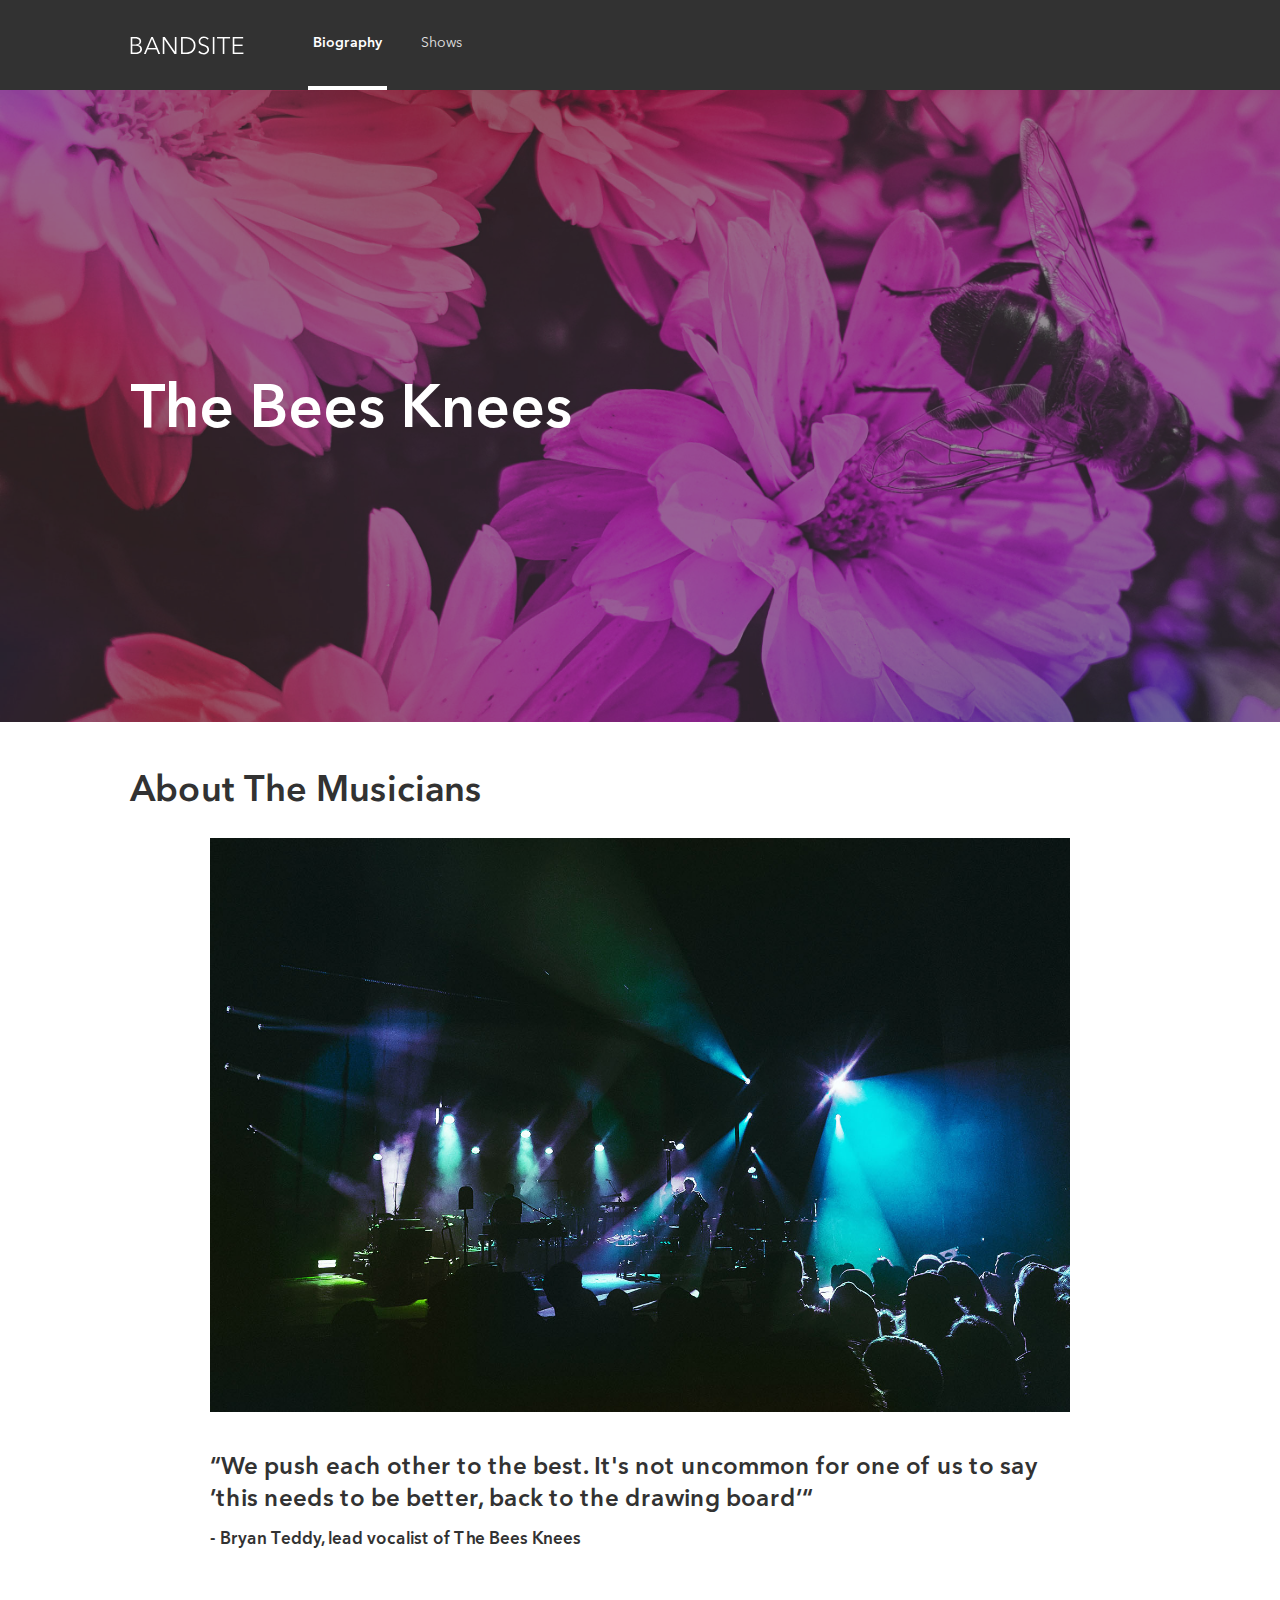
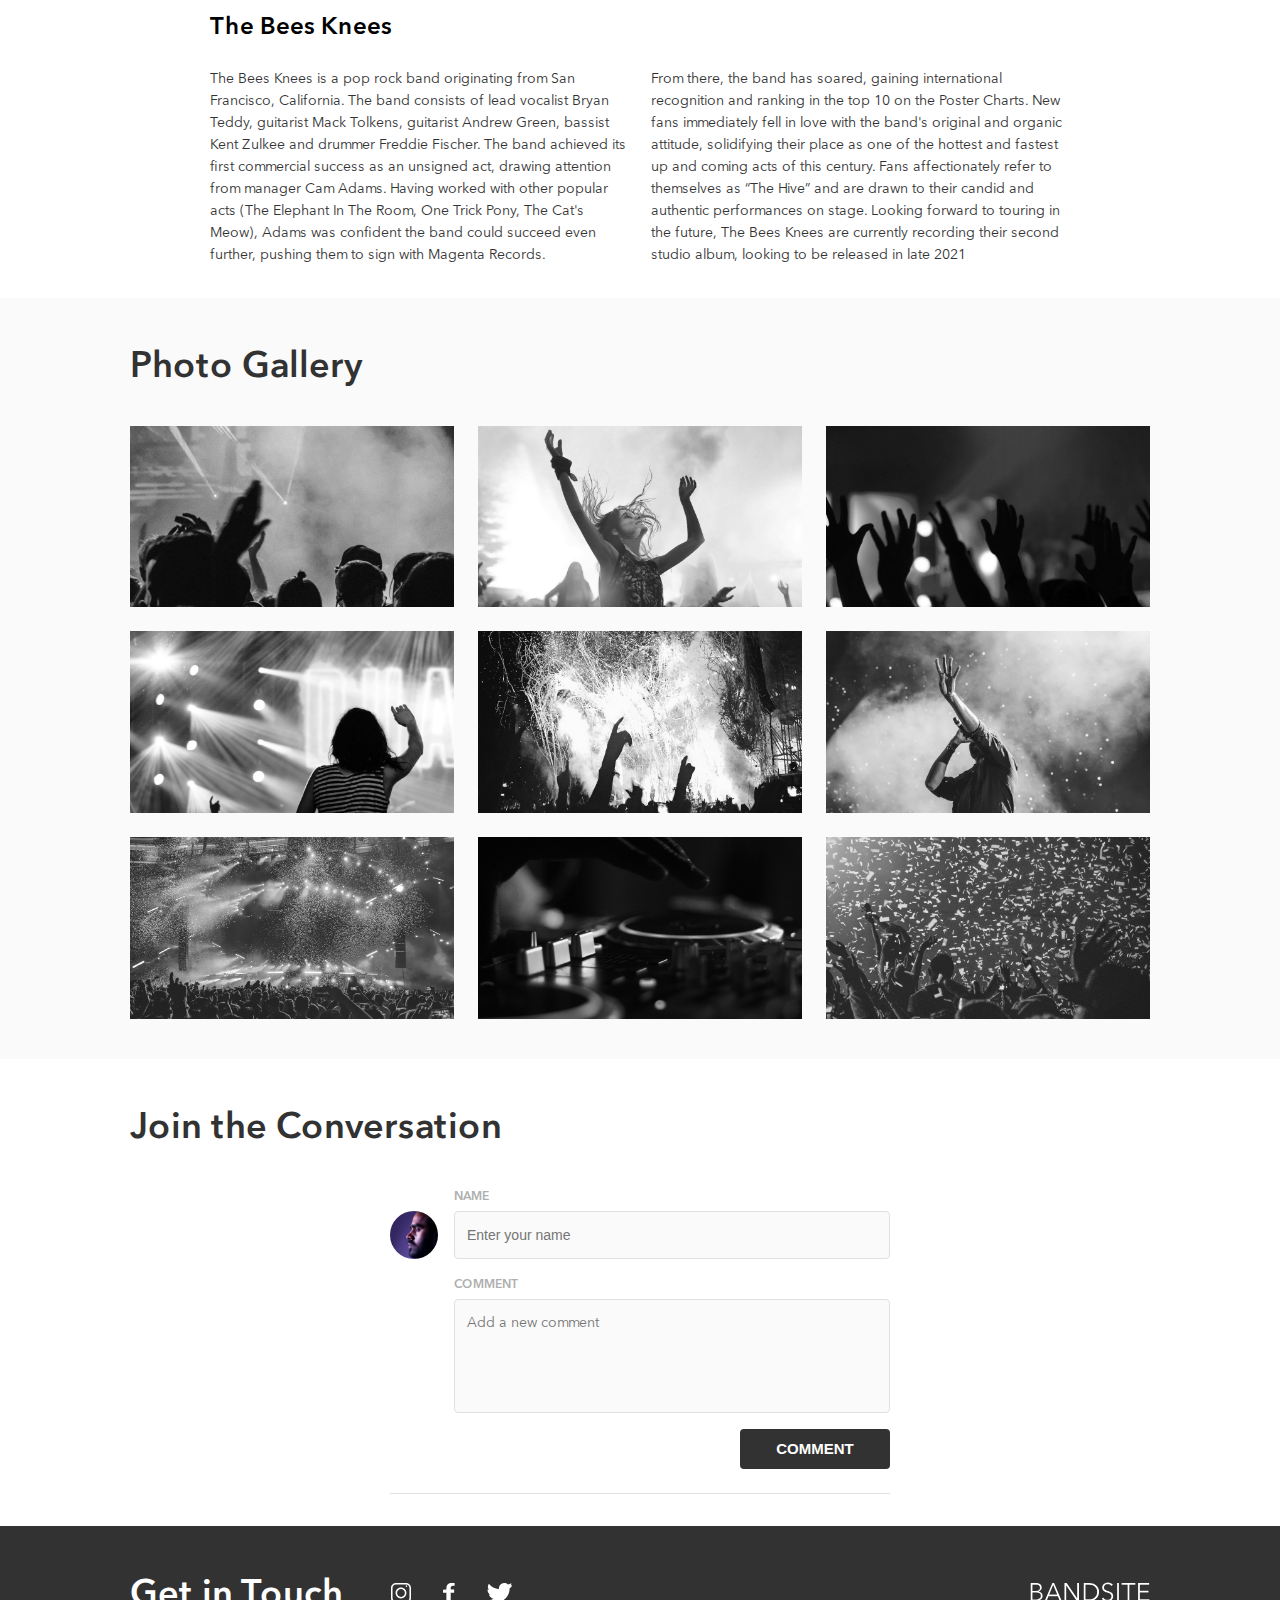
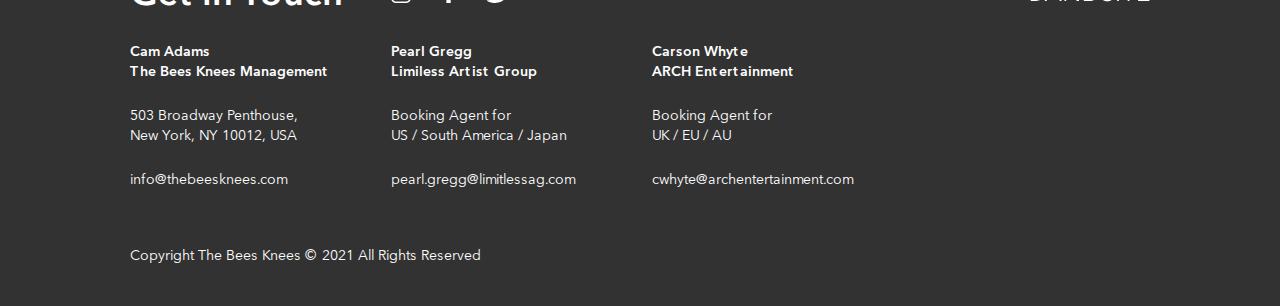
==== commit 4d5d68cd: "sprint-3 complete" ====
--- a/index.html
+++ b/index.html
@@ -7,6 +7,10 @@
       type="image/svg"
     />
     <link href="./styles/bio.css" rel="stylesheet" />
+    <link
+      href="https://cdn.jsdelivr.net/npm/bootstrap-icons@1.11.1/font/bootstrap-icons.css"
+      rel="stylesheet"
+    />
     <meta charset="UTF-8" />
     <meta content="initial-scale=1.0, width=device-width" name="viewport" />
     <title>Home - BandSite</title>
@@ -20,10 +24,13 @@
         <h1>
           <span class="hidden-text">BandSite</span>
           <a href="./index.html"
-            ><img alt="BandSite" class="logo" src="./assets/logos/bandsite.svg"
+            ><img
+              alt="BandSite logo"
+              class="logo"
+              src="./assets/logos/bandsite.svg"
           /></a>
         </h1>
-        <!-- List -->
+        <!-- Nav List -->
         <ul class="nav__list">
           <li class="nav__item">
             <a class="nav__link nav__link--active" href="./index.html"
@@ -41,7 +48,7 @@
       <!-- Hero -->
       <section class="hero">
         <div class="container">
-          <!-- Hero Heading -->
+          <!-- Heading -->
           <h2 class="hero__heading">The Bees Knees</h2>
         </div>
       </section>
@@ -51,7 +58,7 @@
         <h2 class="about__heading">About The Musicians</h2>
         <div class="about__content">
           <!-- Image -->
-          <img alt="Hero Bio" src="./assets/images/band.jpg" />
+          <img alt="A bee on a flower" src="./assets/images/band.jpg" />
           <!-- Quote -->
           <blockquote class="quote">
             <p>
@@ -110,14 +117,17 @@
       </section>
       <!-- Conversation -->
       <section class="conversation">
+        <!-- Heading -->
         <h2 class="conversation__heading">Join the Conversation</h2>
         <div class="conversation__container">
           <div class="comment__container">
+            <!-- Avatar -->
             <img
-              alt="Mohan Muruge face profile"
+              alt="A man with a beard"
               class="avatar avatar--form"
               src="./assets/images/mohan-muruge.jpg"
             />
+            <!-- Form -->
             <form class="form" id="form">
               <fieldset class="form__fieldset">
                 <label class="form__label" for="author">Name</label>
@@ -142,6 +152,7 @@
               <button class="form__button">Comment</button>
             </form>
           </div>
+          <!-- Comment List -->
           <div id="comment-list"></div>
         </div>
       </section>
@@ -149,8 +160,11 @@
     <!-- Footer -->
     <footer class="footer">
       <div class="container">
+        <!-- Row -->
         <div class="footer__row">
+          <!-- Heading -->
           <h2 class="footer__heading footer__row-item">Get in Touch</h2>
+          <!-- Social Icons -->
           <ul class="footer__row-item social-icons">
             <li>
               <a href="https:www.instagram.com" target="_blank"
@@ -177,6 +191,7 @@
               /></a>
             </li>
           </ul>
+          <!-- Logo -->
           <h2 class="logo--top footer__row-item">
             <span class="hidden-text">BandSite</span>
             <a href="./index.html"
@@ -187,7 +202,9 @@
             /></a>
           </h2>
         </div>
+        <!-- Row -->
         <div class="footer__row footer__row--address">
+          <!-- Addresses -->
           <address class="address footer__row-item">
             <div class="address__name">
               Cam Adams
@@ -234,23 +251,28 @@
             >
           </address>
         </div>
+        <!-- Logo -->
         <h2 class="logo logo--bottom">
           <span class="hidden-text">BandSite</span>
           <a href="./index.html"
             ><img
-              alt="BandSite"
+              alt="BandSite logo"
               class="logo__image"
               src="./assets/logos/bandsite.svg"
           /></a>
         </h2>
+        <!-- Copyright Text -->
         <p class="footer__copyright">
           Copyright The Bees Knees &copy; 2021 All Rights Reserved
         </p>
       </div>
     </footer>
 
+    <!-- Scripts -->
     <script src="./scripts/bio/gallery.js"></script>
     <script src="https://momentjs.com/downloads/moment.min.js"></script>
+    <script src="https://cdn.jsdelivr.net/npm/axios/dist/axios.min.js"></script>
+    <script src="./scripts/band-site-api.js"></script>
     <script src="./scripts/index-page.js"></script>
   </body>
 </html>
--- a/styles/bio.css
+++ b/styles/bio.css
@@ -287,11 +287,6 @@
 .form__input--error, .form__textarea--error {
   border: #d22d2d 0.0625rem solid;
 }
-@media (min-width: 48rem) {
-  .form__input, .form__textarea {
-    padding: 1rem;
-  }
-}
 .form__textarea {
   font-family: "Avenir Next LT Pro";
   resize: none;
@@ -332,7 +327,12 @@
 }
 .avatar--form {
   position: relative;
-  top: 1.5rem;
+  top: 1.6875rem;
+}
+@media (min-width: 48rem) {
+  .avatar--form {
+    top: 1.5rem;
+  }
 }
 
 .comment__container {
